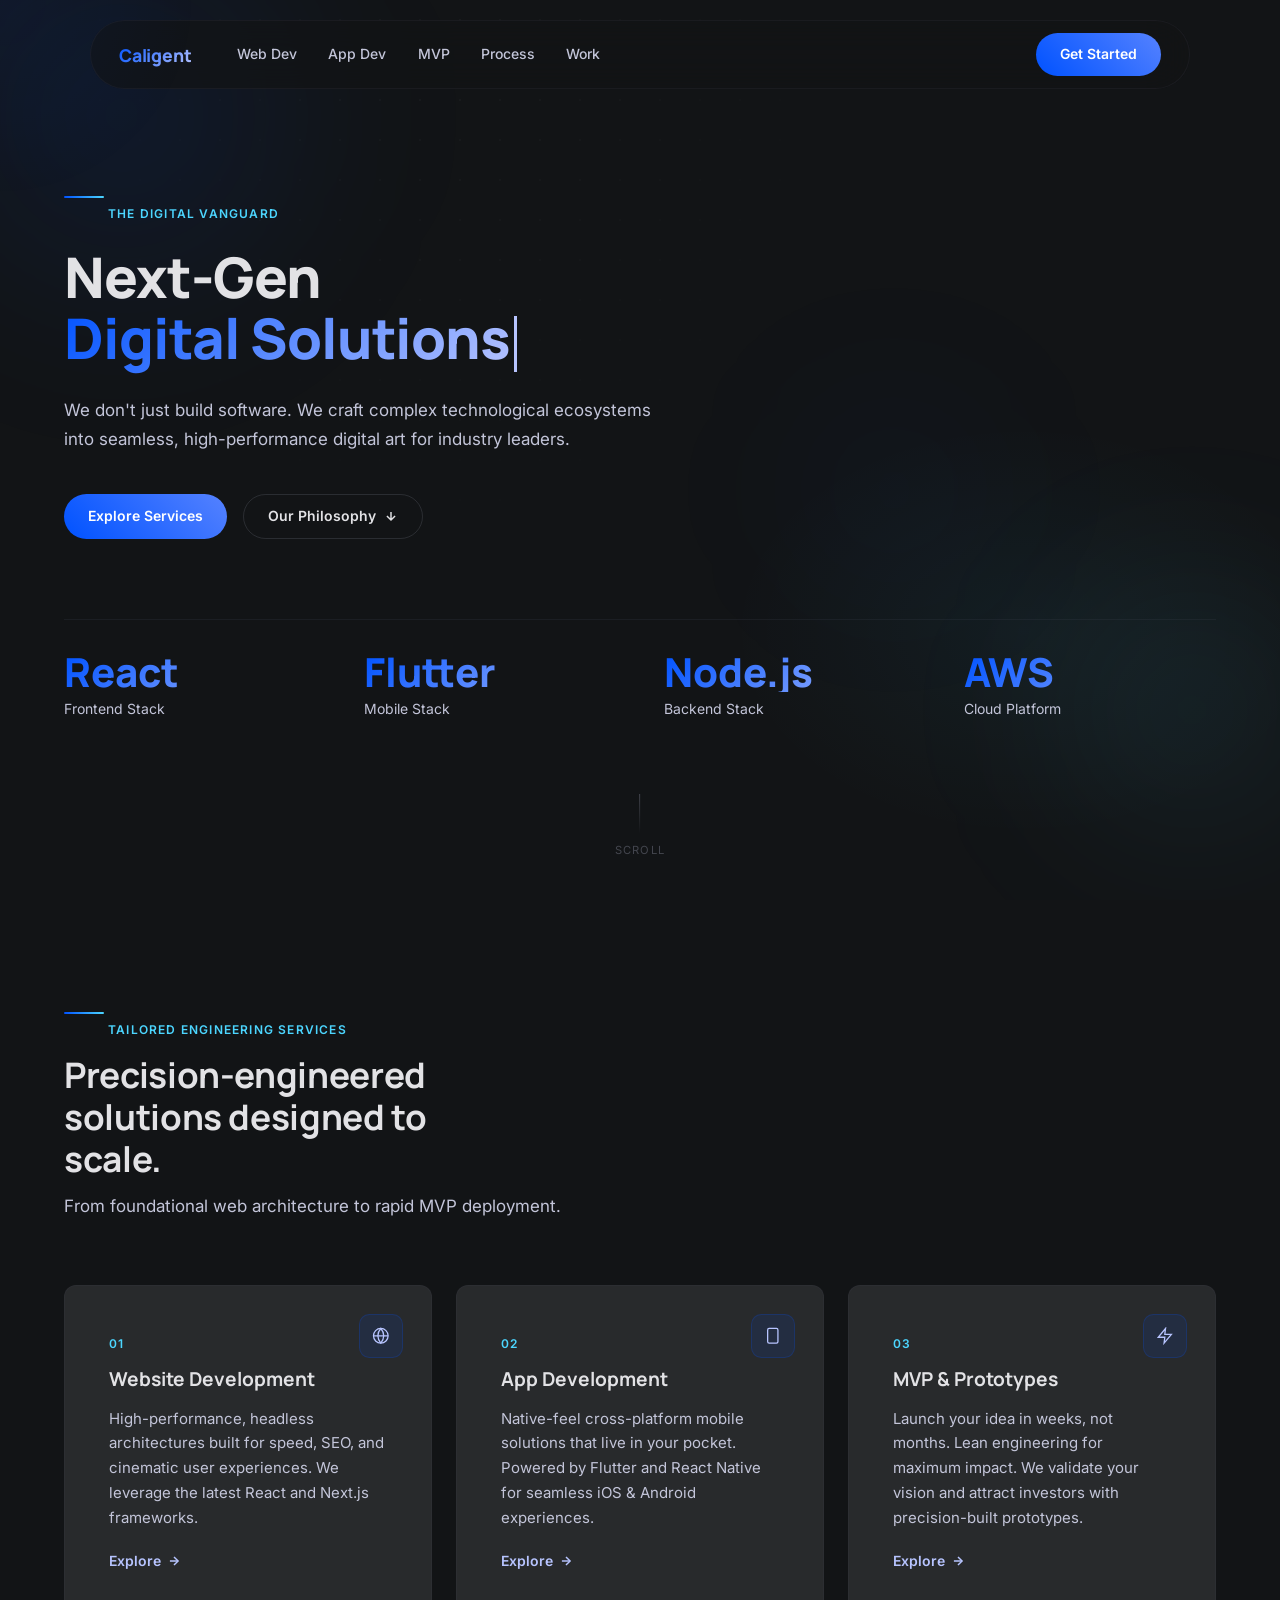
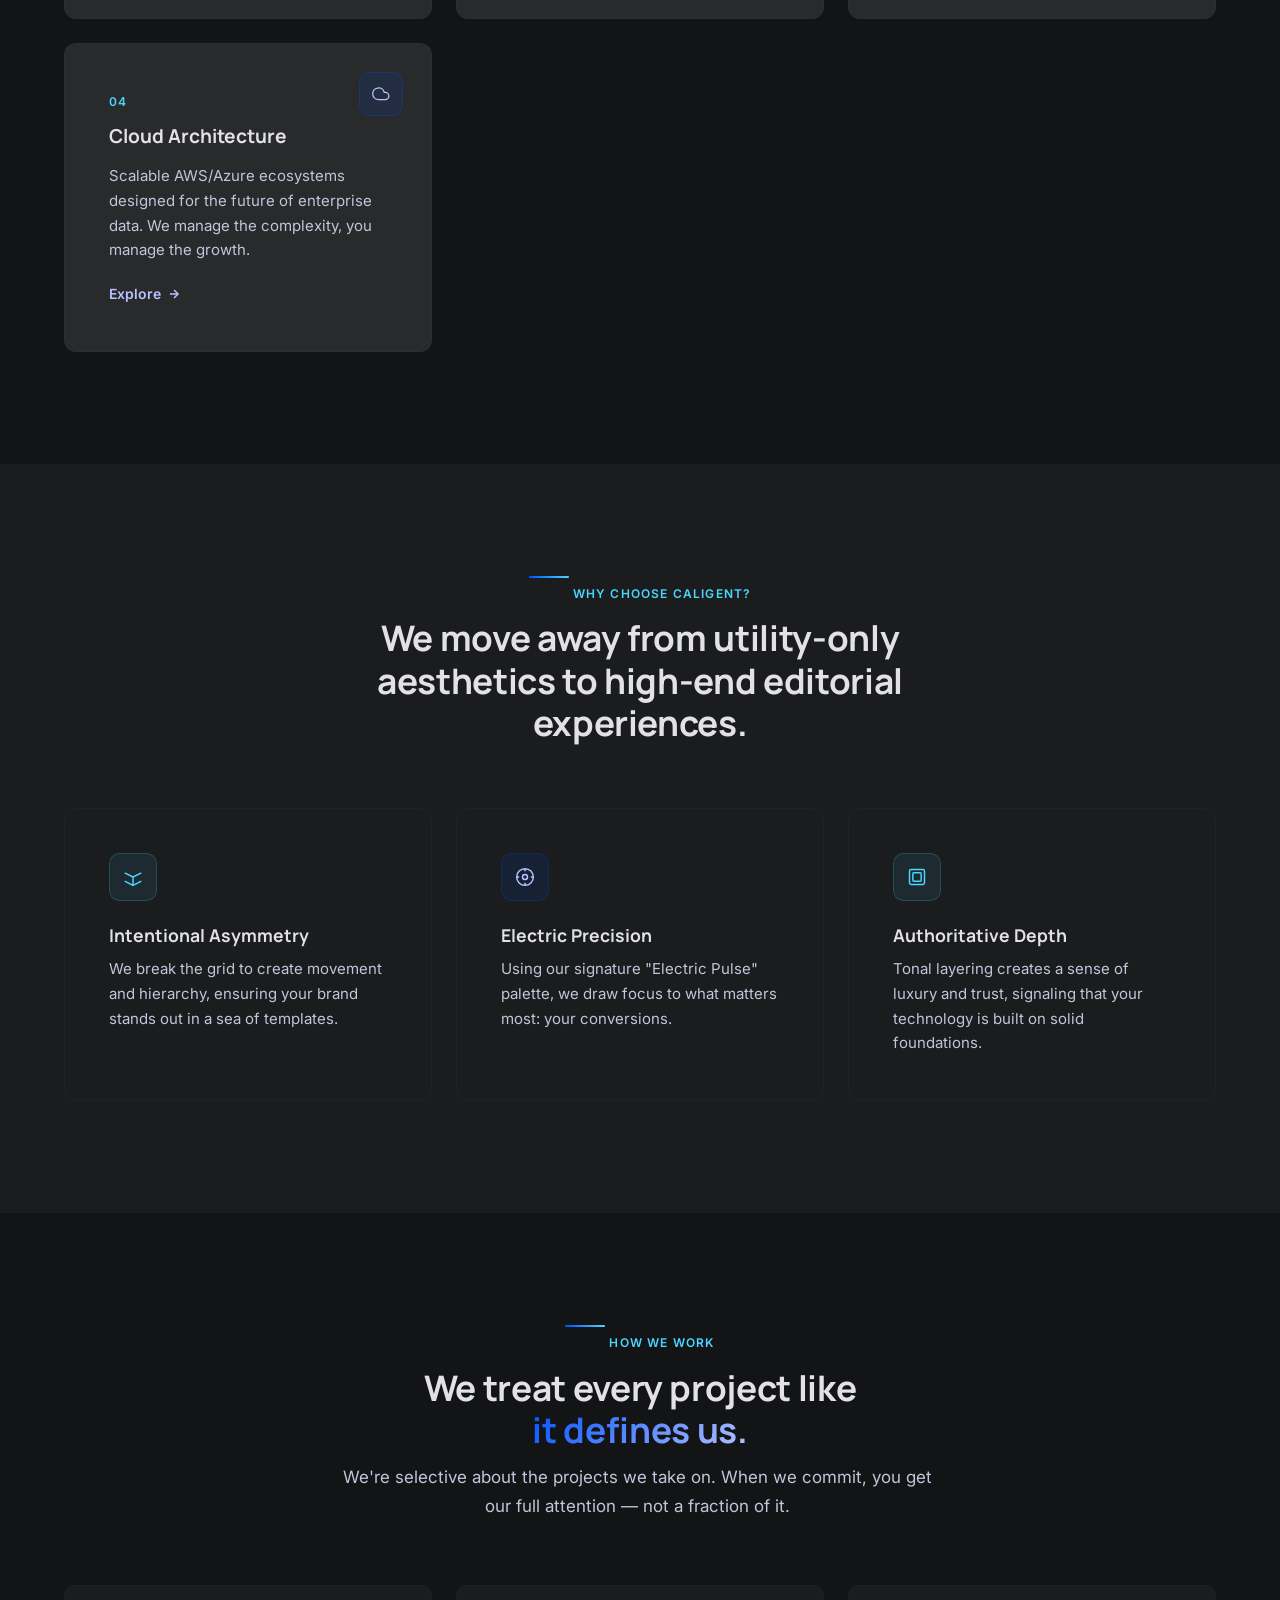
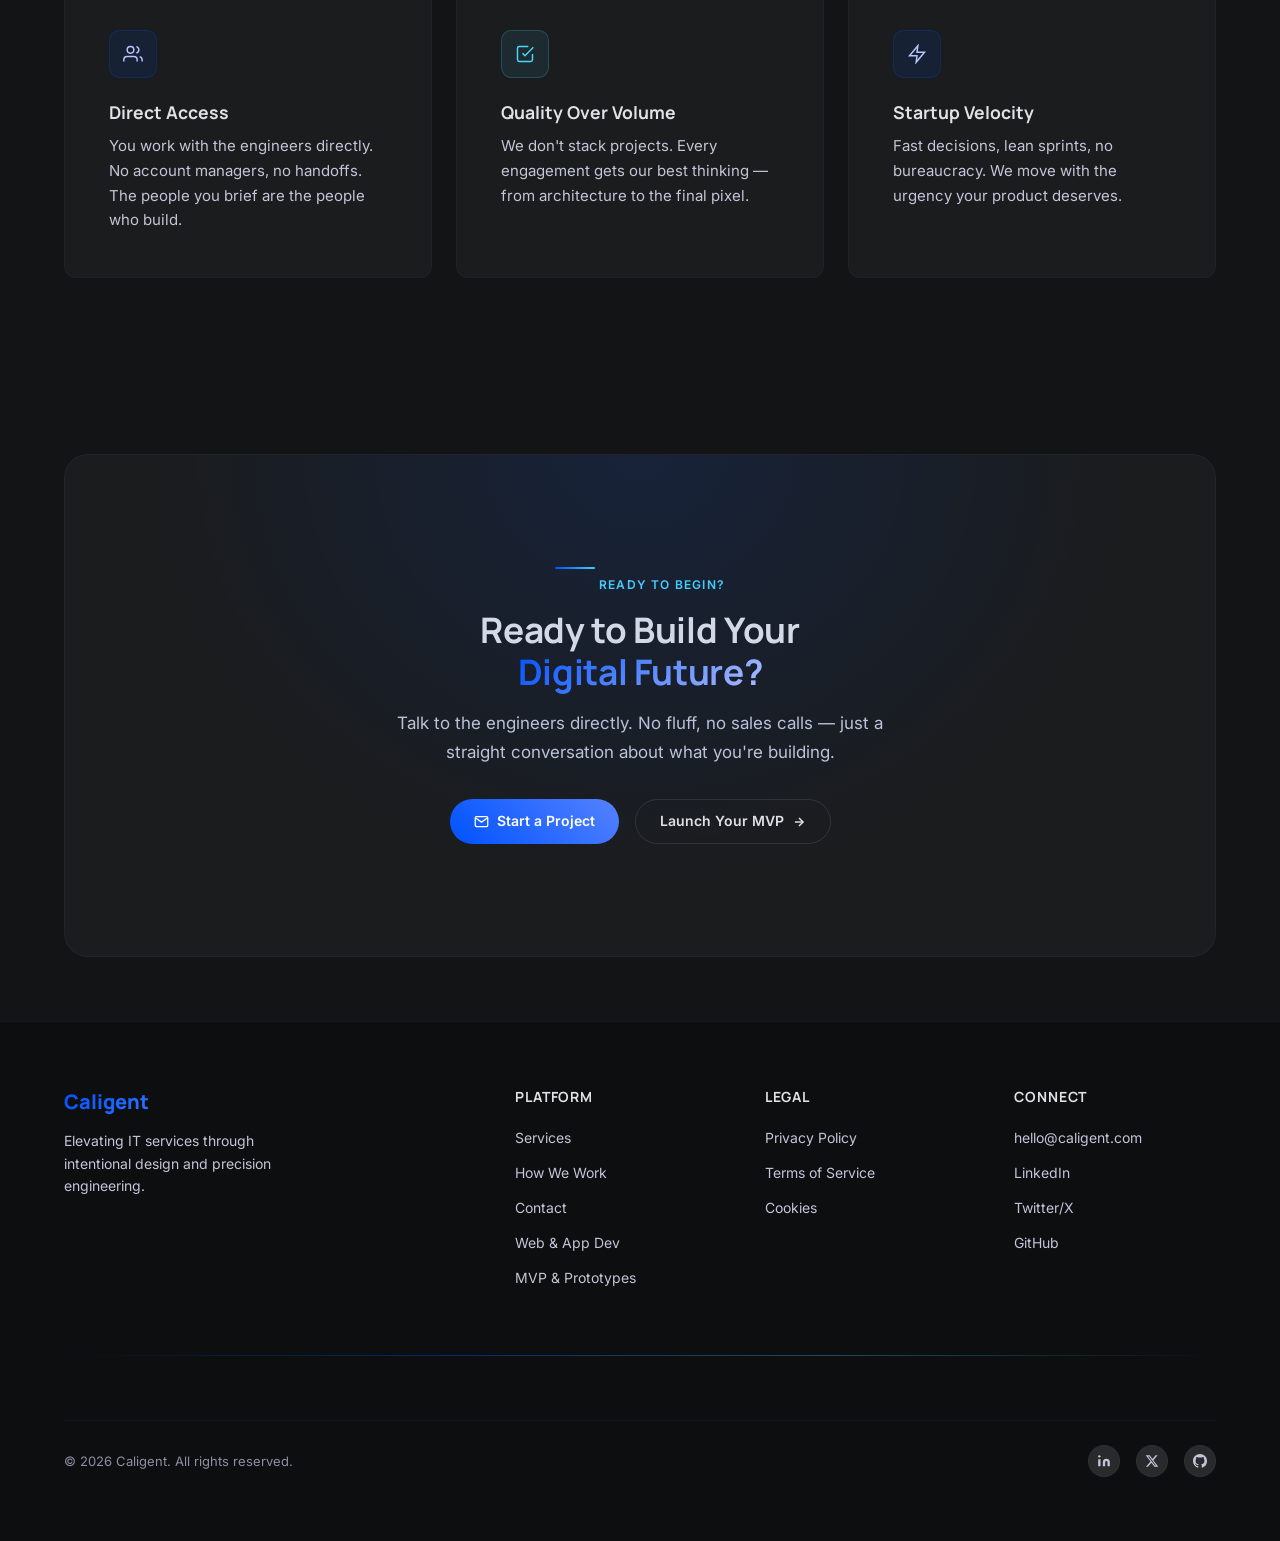
==== index.html @ e4f583ec "Initial commit" ====
<!DOCTYPE html>
<html lang="en">

<head>
  <meta charset="UTF-8" />
  <meta name="viewport" content="width=device-width, initial-scale=1.0" />
  <title>Caligent | Next-Gen Digital Solutions</title>
  <meta name="description"
    content="Caligent — We don't just build software. We craft complex technological ecosystems into seamless, high-performance digital art for industry leaders." />
  <link rel="stylesheet" href="styles.css" />
</head>

<body>

  <!-- Cursor Glow -->
  <div class="cursor-glow" id="cursor-glow"></div>

  <!-- ── Navigation ───────────────────────────────────── -->
  <nav class="nav" id="nav" role="navigation" aria-label="Main navigation">
    <a href="index.html" class="nav__logo">Caligent</a>
    <ul class="nav__links">
      <li><a href="web-app-dev.html">Web Dev</a></li>
      <li><a href="web-app-dev.html">App Dev</a></li>
      <li><a href="mvp-prototypes.html">MVP</a></li>
      <li><a href="web-app-dev.html#process">Process</a></li>
      <li><a href="#work">Work</a></li>
    </ul>
    <div class="nav__cta">
      <a href="#contact" class="btn-primary" id="nav-cta">Get Started</a>
    </div>
    <button class="nav__hamburger" id="hamburger" aria-label="Open menu">
      <span></span><span></span><span></span>
    </button>
  </nav>

  <!-- Mobile Menu -->
  <div class="nav__mobile" id="mobile-menu" role="dialog" aria-label="Mobile menu">
    <button class="nav__mobile-close" id="mobile-close" aria-label="Close menu">
      <svg width="24" height="24" viewBox="0 0 24 24" fill="none" stroke="currentColor" stroke-width="2">
        <line x1="18" y1="6" x2="6" y2="18" />
        <line x1="6" y1="6" x2="18" y2="18" />
      </svg>
    </button>
    <a href="web-app-dev.html">Web Dev</a>
    <a href="web-app-dev.html">App Dev</a>
    <a href="mvp-prototypes.html">MVP</a>
    <a href="web-app-dev.html#process">Process</a>
    <a href="#work">Work</a>
    <a href="#contact" class="btn-primary" style="margin-top:1rem;">Get Started</a>
  </div>

  <!-- ── Hero ─────────────────────────────────────────── -->
  <section class="hero" id="home">
    <!-- Floating orbs -->
    <div class="orb orb-1"></div>
    <div class="orb orb-2"></div>
    <div class="orb orb-3"></div>

    <div class="container">
      <div class="hero__kicker fade-up">
        <div class="section-accent"></div>
        <span class="label-md">The Digital Vanguard</span>
      </div>
      <h1 class="display-lg hero__title fade-up stagger-1">
        Next-Gen<br />
        <span class="gradient-text" id="typed-headline">Digital Solutions</span>
      </h1>
      <p class="body-lg hero__body fade-up stagger-2">
        We don't just build software. We craft complex technological ecosystems into seamless, high-performance digital
        art for industry leaders.
      </p>
      <div class="hero__actions fade-up stagger-3">
        <a href="#services" class="btn-primary" id="hero-cta-primary">Explore Services</a>
        <a href="#why-us" class="btn-secondary" id="hero-cta-secondary">Our Philosophy
          <svg width="14" height="14" viewBox="0 0 24 24" fill="none" stroke="currentColor" stroke-width="2.5">
            <path d="M12 5v14M19 12l-7 7-7-7" />
          </svg>
        </a>
      </div>

      <div class="divider" style="margin-top: 5rem; margin-bottom: 2rem;"></div>
      <div class="stats-row fade-up stagger-4">
        <div class="stat">
          <div class="stat__value">React</div>
          <div class="stat__label">Frontend Stack</div>
        </div>
        <div class="stat">
          <div class="stat__value">Flutter</div>
          <div class="stat__label">Mobile Stack</div>
        </div>
        <div class="stat">
          <div class="stat__value">Node.js</div>
          <div class="stat__label">Backend Stack</div>
        </div>
        <div class="stat">
          <div class="stat__value">AWS</div>
          <div class="stat__label">Cloud Platform</div>
        </div>
      </div>
    </div>
    <div class="hero__scroll-indicator">
      <div class="hero__scroll-line"></div>
      <span>Scroll</span>
    </div>
  </section>

  <!-- ── Services ──────────────────────────────────────── -->
  <section class="section" id="services">
    <div class="container">
      <div class="section-header">
        <div class="section-accent fade-up"></div>
        <span class="label-md fade-up">Tailored Engineering Services</span>
        <h2 class="headline-lg fade-up stagger-1" style="margin-top:0.75rem; max-width: 20ch;">
          Precision-engineered solutions designed to scale.
        </h2>
        <p class="body-lg fade-up stagger-2" style="max-width: 55ch; margin-top: 0.75rem;">
          From foundational web architecture to rapid MVP deployment.
        </p>
      </div>

      <div class="grid-2">
        <!-- Card 1 -->
        <div class="card fade-up stagger-1" id="service-web">
          <div class="card__icon">
            <svg viewBox="0 0 24 24" fill="none" stroke="currentColor">
              <circle cx="12" cy="12" r="10" />
              <line x1="2" y1="12" x2="22" y2="12" />
              <path d="M12 2a15.3 15.3 0 014 10 15.3 15.3 0 01-4 10 15.3 15.3 0 01-4-10 15.3 15.3 0 014-10z" />
            </svg>
          </div>
          <div class="card__label"><span class="label-md">01</span></div>
          <div class="card__title">Website Development</div>
          <p class="card__body">High-performance, headless architectures built for speed, SEO, and cinematic user
            experiences. We leverage the latest React and Next.js frameworks.</p>
          <a href="web-app-dev.html" class="card__link">Explore
            <svg width="14" height="14" viewBox="0 0 24 24" fill="none" stroke="currentColor" stroke-width="2.5">
              <line x1="5" y1="12" x2="19" y2="12" />
              <polyline points="12 5 19 12 12 19" />
            </svg>
          </a>
        </div>
        <!-- Card 2 -->
        <div class="card fade-up stagger-2" id="service-app">
          <div class="card__icon">
            <svg viewBox="0 0 24 24" fill="none" stroke="currentColor">
              <rect x="5" y="2" width="14" height="20" rx="2" ry="2" />
              <line x1="12" y1="18" x2="12.01" y2="18" />
            </svg>
          </div>
          <div class="card__label"><span class="label-md">02</span></div>
          <div class="card__title">App Development</div>
          <p class="card__body">Native-feel cross-platform mobile solutions that live in your pocket. Powered by Flutter
            and React Native for seamless iOS &amp; Android experiences.</p>
          <a href="web-app-dev.html" class="card__link">Explore
            <svg width="14" height="14" viewBox="0 0 24 24" fill="none" stroke="currentColor" stroke-width="2.5">
              <line x1="5" y1="12" x2="19" y2="12" />
              <polyline points="12 5 19 12 12 19" />
            </svg>
          </a>
        </div>
        <!-- Card 3 -->
        <div class="card fade-up stagger-3" id="service-mvp">
          <div class="card__icon">
            <svg viewBox="0 0 24 24" fill="none" stroke="currentColor">
              <polygon points="13 2 3 14 12 14 11 22 21 10 12 10 13 2" />
            </svg>
          </div>
          <div class="card__label"><span class="label-md">03</span></div>
          <div class="card__title">MVP &amp; Prototypes</div>
          <p class="card__body">Launch your idea in weeks, not months. Lean engineering for maximum impact. We validate
            your vision and attract investors with precision-built prototypes.</p>
          <a href="mvp-prototypes.html" class="card__link">Explore
            <svg width="14" height="14" viewBox="0 0 24 24" fill="none" stroke="currentColor" stroke-width="2.5">
              <line x1="5" y1="12" x2="19" y2="12" />
              <polyline points="12 5 19 12 12 19" />
            </svg>
          </a>
        </div>
        <!-- Card 4 -->
        <div class="card fade-up stagger-4" id="service-cloud">
          <div class="card__icon">
            <svg viewBox="0 0 24 24" fill="none" stroke="currentColor">
              <path d="M18 10h-1.26A8 8 0 109 20h9a5 5 0 000-10z" />
            </svg>
          </div>
          <div class="card__label"><span class="label-md">04</span></div>
          <div class="card__title">Cloud Architecture</div>
          <p class="card__body">Scalable AWS/Azure ecosystems designed for the future of enterprise data. We manage the
            complexity, you manage the growth.</p>
          <a href="web-app-dev.html" class="card__link">Explore
            <svg width="14" height="14" viewBox="0 0 24 24" fill="none" stroke="currentColor" stroke-width="2.5">
              <line x1="5" y1="12" x2="19" y2="12" />
              <polyline points="12 5 19 12 12 19" />
            </svg>
          </a>
        </div>
      </div>
    </div>
  </section>

  <!-- ── Why Us ─────────────────────────────────────────── -->
  <section class="section" id="why-us" style="background: var(--surface-low);">
    <div class="container">
      <div class="section-header--center fade-up">
        <div class="section-accent" style="margin-inline: auto;"></div>
        <span class="label-md">Why Choose Caligent?</span>
        <h2 class="headline-lg" style="margin-top: 0.75rem;">
          We move away from utility-only aesthetics to high-end editorial experiences.
        </h2>
      </div>

      <div class="grid-3">
        <div class="feature-block fade-up stagger-1" id="why-asymmetry">
          <div class="icon-wrap icon-wrap--cyan">
            <svg viewBox="0 0 24 24" fill="none" stroke="currentColor">
              <path d="M12 22V12m0 0L2 7m10 5l10-5M2 17l10 5 10-5M2 7l10 5 10-5" />
            </svg>
          </div>
          <div class="feature-block__title">Intentional Asymmetry</div>
          <p class="feature-block__body">We break the grid to create movement and hierarchy, ensuring your brand stands
            out in a sea of templates.</p>
        </div>
        <div class="feature-block fade-up stagger-2" id="why-precision">
          <div class="icon-wrap">
            <svg viewBox="0 0 24 24" fill="none" stroke="currentColor">
              <circle cx="12" cy="12" r="3" />
              <circle cx="12" cy="12" r="10" />
              <line x1="12" y1="2" x2="12" y2="5" />
              <line x1="12" y1="19" x2="12" y2="22" />
              <line x1="2" y1="12" x2="5" y2="12" />
              <line x1="19" y1="12" x2="22" y2="12" />
            </svg>
          </div>
          <div class="feature-block__title">Electric Precision</div>
          <p class="feature-block__body">Using our signature "Electric Pulse" palette, we draw focus to what matters
            most: your conversions.</p>
        </div>
        <div class="feature-block fade-up stagger-3" id="why-depth">
          <div class="icon-wrap icon-wrap--cyan">
            <svg viewBox="0 0 24 24" fill="none" stroke="currentColor">
              <rect x="3" y="3" width="18" height="18" rx="2" />
              <rect x="7" y="7" width="10" height="10" rx="1" />
            </svg>
          </div>
          <div class="feature-block__title">Authoritative Depth</div>
          <p class="feature-block__body">Tonal layering creates a sense of luxury and trust, signaling that your
            technology is built on solid foundations.</p>
        </div>
      </div>
    </div>
  </section>

  <!-- ── How We Work ──────────────────────────────────────── -->
  <section class="section" id="work">
    <div class="container">
      <div class="section-header--center fade-up">
        <div class="section-accent" style="margin-inline: auto;"></div>
        <span class="label-md">How We Work</span>
        <h2 class="headline-lg" style="margin-top: 0.75rem;">We treat every project like<br /><span
            class="gradient-text">it defines us.</span></h2>
        <p class="body-lg" style="margin-top: 0.75rem; max-width: 54ch;">
          We're selective about the projects we take on. When we commit, you get our full attention — not a fraction of
          it.
        </p>
      </div>

      <div class="grid-3">
        <div class="feature-block fade-up stagger-1" id="how-direct">
          <div class="icon-wrap">
            <svg viewBox="0 0 24 24" fill="none" stroke="currentColor">
              <path d="M17 21v-2a4 4 0 00-4-4H5a4 4 0 00-4 4v2" />
              <circle cx="9" cy="7" r="4" />
              <path d="M23 21v-2a4 4 0 00-3-3.87M16 3.13a4 4 0 010 7.75" />
            </svg>
          </div>
          <div class="feature-block__title">Direct Access</div>
          <p class="feature-block__body">You work with the engineers directly. No account managers, no handoffs. The
            people you brief are the people who build.</p>
        </div>
        <div class="feature-block fade-up stagger-2" id="how-quality">
          <div class="icon-wrap icon-wrap--cyan">
            <svg viewBox="0 0 24 24" fill="none" stroke="currentColor">
              <polyline points="9 11 12 14 22 4" />
              <path d="M21 12v7a2 2 0 01-2 2H5a2 2 0 01-2-2V5a2 2 0 012-2h11" />
            </svg>
          </div>
          <div class="feature-block__title">Quality Over Volume</div>
          <p class="feature-block__body">We don't stack projects. Every engagement gets our best thinking — from
            architecture to the final pixel.</p>
        </div>
        <div class="feature-block fade-up stagger-3" id="how-speed">
          <div class="icon-wrap">
            <svg viewBox="0 0 24 24" fill="none" stroke="currentColor">
              <polygon points="13 2 3 14 12 14 11 22 21 10 12 10 13 2" />
            </svg>
          </div>
          <div class="feature-block__title">Startup Velocity</div>
          <p class="feature-block__body">Fast decisions, lean sprints, no bureaucracy. We move with the urgency your
            product deserves.</p>
        </div>
      </div>
    </div>
  </section>

  <!-- ── CTA ───────────────────────────────────────────── -->
  <section class="section-sm" id="contact">
    <div class="container">
      <div class="cta-section fade-up">
        <div class="section-accent" style="margin-inline: auto;"></div>
        <span class="label-md">Ready to Begin?</span>
        <h2 class="headline-lg cta-section__title" style="margin-top: 0.75rem;">
          Ready to Build Your<br /><span class="gradient-text">Digital Future?</span>
        </h2>
        <p class="body-lg cta-section__body">
          Talk to the engineers directly. No fluff, no sales calls — just a straight conversation about what you're
          building.
        </p>
        <div class="cta-section__actions">
          <a href="mailto:hello@caligent.com" class="btn-primary" id="cta-email">
            <svg width="15" height="15" viewBox="0 0 24 24" fill="none" stroke="currentColor" stroke-width="2">
              <path d="M4 4h16c1.1 0 2 .9 2 2v12c0 1.1-.9 2-2 2H4c-1.1 0-2-.9-2-2V6c0-1.1.9-2 2-2z" />
              <polyline points="22,6 12,13 2,6" />
            </svg>
            Start a Project
          </a>
          <a href="mvp-prototypes.html" class="btn-secondary" id="cta-mvp">Launch Your MVP
            <svg width="14" height="14" viewBox="0 0 24 24" fill="none" stroke="currentColor" stroke-width="2.5">
              <line x1="5" y1="12" x2="19" y2="12" />
              <polyline points="12 5 19 12 12 19" />
            </svg>
          </a>
        </div>
      </div>
    </div>
  </section>

  <!-- ── Footer ────────────────────────────────────────── -->
  <footer class="footer" role="contentinfo">
    <div class="container">
      <div class="footer__inner">
        <div class="footer__brand">
          <div class="footer__brand-logo">Caligent</div>
          <p class="footer__brand-desc">Elevating IT services through intentional design and precision engineering.</p>
        </div>
        <div>
          <div class="footer__col-title">Platform</div>
          <ul class="footer__links">
            <li><a href="#services">Services</a></li>
            <li><a href="#work">How We Work</a></li>
            <li><a href="#contact">Contact</a></li>
            <li><a href="web-app-dev.html">Web &amp; App Dev</a></li>
            <li><a href="mvp-prototypes.html">MVP &amp; Prototypes</a></li>
          </ul>
        </div>
        <div>
          <div class="footer__col-title">Legal</div>
          <ul class="footer__links">
            <li><a href="#">Privacy Policy</a></li>
            <li><a href="#">Terms of Service</a></li>
            <li><a href="#">Cookies</a></li>
          </ul>
        </div>
        <div>
          <div class="footer__col-title">Connect</div>
          <ul class="footer__links">
            <li><a href="mailto:hello@caligent.com">hello@caligent.com</a></li>
            <li><a href="#">LinkedIn</a></li>
            <li><a href="#">Twitter/X</a></li>
            <li><a href="#">GitHub</a></li>
          </ul>
        </div>
      </div>
      <hr class="glow-line" style="margin-top: var(--space-xl);" />
      <div class="footer__bottom">
        <div class="footer__copy">© 2026 Caligent. All rights reserved.</div>
        <div class="footer__socials">
          <a href="#" class="footer__social-icon" aria-label="LinkedIn">
            <svg width="14" height="14" viewBox="0 0 24 24" fill="currentColor">
              <path d="M16 8a6 6 0 016 6v7h-4v-7a2 2 0 00-2-2 2 2 0 00-2 2v7h-4v-7a6 6 0 016-6zM2 9h4v12H2z" />
              <circle cx="4" cy="4" r="2" />
            </svg>
          </a>
          <a href="#" class="footer__social-icon" aria-label="Twitter">
            <svg width="14" height="14" viewBox="0 0 24 24" fill="currentColor">
              <path
                d="M18.244 2.25h3.308l-7.227 8.26 8.502 11.24H16.17l-5.214-6.817L4.99 21.75H1.68l7.73-8.835L1.254 2.25H8.08l4.713 6.231zm-1.161 17.52h1.833L7.084 4.126H5.117z" />
            </svg>
          </a>
          <a href="#" class="footer__social-icon" aria-label="GitHub">
            <svg width="14" height="14" viewBox="0 0 24 24" fill="currentColor">
              <path
                d="M12 0C5.37 0 0 5.37 0 12c0 5.31 3.435 9.795 8.205 11.385.6.105.825-.255.825-.57 0-.285-.015-1.23-.015-2.235-3.015.555-3.795-.735-4.035-1.41-.135-.345-.72-1.41-1.23-1.695-.42-.225-1.02-.78-.015-.795.945-.015 1.62.87 1.845 1.23 1.08 1.815 2.805 1.305 3.495.99.105-.78.42-1.305.765-1.605-2.67-.3-5.46-1.335-5.46-5.925 0-1.305.465-2.385 1.23-3.225-.12-.3-.54-1.53.12-3.18 0 0 1.005-.315 3.3 1.23.96-.27 1.98-.405 3-.405s2.04.135 3 .405c2.295-1.56 3.3-1.23 3.3-1.23.66 1.65.24 2.88.12 3.18.765.84 1.23 1.905 1.23 3.225 0 4.605-2.805 5.625-5.475 5.925.435.375.81 1.095.81 2.22 0 1.605-.015 2.895-.015 3.3 0 .315.225.69.825.57A12.02 12.02 0 0024 12c0-6.63-5.37-12-12-12z" />
            </svg>
          </a>
        </div>
      </div>
    </div>
  </footer>

  <script src="script.js"></script>
</body>

</html>
---- styles.css ----
/* ============================================================
   CURATOR IT — Design System
   The Architectural Pulse
   ============================================================ */

@import url('https://fonts.googleapis.com/css2?family=Manrope:wght@400;500;600;700;800&family=Inter:wght@300;400;500;600&display=swap');

/* ── Color Tokens ────────────────────────────────────────── */
:root {
  --bg: #121416;
  --surface: #121416;
  --surface-low: #1a1c1e;
  --surface-container: #1e2022;
  --surface-high: #282a2c;
  --surface-highest: #333537;
  --surface-lowest: #0c0e10;
  --surface-variant: #333537;

  --primary: #b7c4ff;
  --primary-container: #0052FF;
  --on-primary: #002682;
  --on-primary-fixed: #001452;

  --tertiary: #4cd6ff;
  --tertiary-container: #006f89;

  --on-surface: #e2e2e5;
  --on-surface-variant: #c3c5d9;

  --outline: #8d90a2;
  --outline-variant: #434656;

  --error: #ffb4ab;

  /* Typography */
  --font-display: 'Manrope', sans-serif;
  --font-body: 'Inter', sans-serif;

  /* Spacing */
  --space-xs: 0.5rem;
  --space-sm: 1rem;
  --space-md: 1.75rem;
  --space-lg: 2.75rem;
  --space-xl: 4rem;
  --space-2xl: 7rem;

  /* Radius */
  --radius-sm: 0.375rem;
  --radius-md: 0.75rem;
  --radius-full: 9999px;
}

/* ── Reset & Base ─────────────────────────────────────────── */
*,
*::before,
*::after {
  box-sizing: border-box;
  margin: 0;
  padding: 0;
}

html {
  scroll-behavior: smooth;
}

body {
  background-color: var(--bg);
  color: var(--on-surface);
  font-family: var(--font-body);
  font-size: 1rem;
  line-height: 1.6;
  overflow-x: hidden;
  -webkit-font-smoothing: antialiased;
}

a {
  color: inherit;
  text-decoration: none;
}

img {
  display: block;
  max-width: 100%;
}

/* ── Typography ───────────────────────────────────────────── */
.display-lg {
  font-family: var(--font-display);
  font-size: clamp(2.4rem, 5vw, 3.5rem);
  font-weight: 800;
  line-height: 1.1;
  letter-spacing: -0.02em;
}

.headline-lg {
  font-family: var(--font-display);
  font-size: clamp(1.5rem, 3vw, 2.2rem);
  font-weight: 700;
  letter-spacing: -0.01em;
  line-height: 1.2;
}

.headline-md {
  font-family: var(--font-display);
  font-size: 1.25rem;
  font-weight: 600;
}

.body-lg {
  font-family: var(--font-body);
  font-size: 1.0625rem;
  font-weight: 400;
  line-height: 1.7;
  color: var(--on-surface-variant);
}

.label-md {
  font-family: var(--font-body);
  font-size: 0.75rem;
  font-weight: 600;
  letter-spacing: 0.1em;
  text-transform: uppercase;
  color: var(--tertiary);
}

/* ── Gradient Utility ─────────────────────────────────────── */
.gradient-text {
  background: linear-gradient(135deg, var(--primary-container), var(--primary));
  -webkit-background-clip: text;
  -webkit-text-fill-color: transparent;
  background-clip: text;
}

/* ── Navigation ───────────────────────────────────────────── */
.nav {
  position: fixed;
  top: 1.25rem;
  left: 50%;
  transform: translateX(-50%);
  z-index: 1000;
  width: min(calc(100% - 2rem), 1100px);
  background: rgba(18, 20, 22, 0.72);
  backdrop-filter: blur(24px);
  -webkit-backdrop-filter: blur(24px);
  border: 1px solid rgba(67, 70, 86, 0.18);
  border-radius: var(--radius-full);
  padding: 0.75rem 1.75rem;
  display: flex;
  align-items: center;
  gap: 2rem;
  transition: all 0.3s ease;
}

.nav.scrolled {
  background: rgba(12, 14, 16, 0.88);
  top: 0.75rem;
}

.nav__logo {
  font-family: var(--font-display);
  font-weight: 800;
  font-size: 1.1rem;
  letter-spacing: -0.01em;
  background: linear-gradient(135deg, var(--primary-container), var(--primary));
  -webkit-background-clip: text;
  -webkit-text-fill-color: transparent;
  background-clip: text;
  white-space: nowrap;
  flex-shrink: 0;
}

.nav__links {
  display: flex;
  align-items: center;
  gap: 0.25rem;
  list-style: none;
  flex: 1;
}

.nav__links a {
  font-family: var(--font-body);
  font-size: 0.875rem;
  font-weight: 500;
  color: var(--on-surface-variant);
  padding: 0.4rem 0.85rem;
  border-radius: var(--radius-full);
  transition: color 0.2s, background 0.2s;
  white-space: nowrap;
}

.nav__links a:hover,
.nav__links a.active {
  color: var(--on-surface);
  background: rgba(255, 255, 255, 0.06);
}

.nav__cta {
  margin-left: auto;
  flex-shrink: 0;
}

.btn-primary {
  display: inline-flex;
  align-items: center;
  gap: 0.5rem;
  background: linear-gradient(45deg, var(--primary-container), #5582ff);
  color: #fff;
  font-family: var(--font-body);
  font-size: 0.875rem;
  font-weight: 600;
  padding: 0.65rem 1.5rem;
  border-radius: var(--radius-full);
  border: none;
  cursor: pointer;
  transition: transform 0.2s, box-shadow 0.2s;
  white-space: nowrap;
}

.btn-primary:hover {
  transform: scale(1.03);
  box-shadow: 0 20px 40px rgba(0, 82, 255, 0.3);
}

.btn-secondary {
  display: inline-flex;
  align-items: center;
  gap: 0.5rem;
  background: transparent;
  color: var(--on-surface);
  font-family: var(--font-body);
  font-size: 0.875rem;
  font-weight: 600;
  padding: 0.65rem 1.5rem;
  border-radius: var(--radius-full);
  border: 1px solid rgba(141, 144, 162, 0.2);
  cursor: pointer;
  transition: border-color 0.2s, background 0.2s;
  white-space: nowrap;
}

.btn-secondary:hover {
  border-color: rgba(141, 144, 162, 0.45);
  background: rgba(255, 255, 255, 0.04);
}

/* Hamburger */
.nav__hamburger {
  display: none;
  flex-direction: column;
  gap: 5px;
  cursor: pointer;
  margin-left: auto;
  padding: 4px;
}

.nav__hamburger span {
  display: block;
  width: 22px;
  height: 2px;
  background: var(--on-surface);
  border-radius: 2px;
  transition: all 0.3s;
}

.nav__mobile {
  display: none;
  position: fixed;
  top: 0;
  left: 0;
  right: 0;
  bottom: 0;
  background: rgba(12, 14, 16, 0.97);
  backdrop-filter: blur(24px);
  z-index: 999;
  flex-direction: column;
  align-items: center;
  justify-content: center;
  gap: 2rem;
}

.nav__mobile.open {
  display: flex;
}

.nav__mobile a {
  font-family: var(--font-display);
  font-size: 1.75rem;
  font-weight: 700;
  color: var(--on-surface);
  transition: color 0.2s;
}

.nav__mobile a:hover {
  color: var(--tertiary);
}

.nav__mobile-close {
  position: absolute;
  top: 1.5rem;
  right: 1.5rem;
  background: none;
  border: none;
  color: var(--on-surface);
  font-size: 2rem;
  cursor: pointer;
}

/* ── Layout Helpers ───────────────────────────────────────── */
.container {
  width: min(100%, 1200px);
  margin-inline: auto;
  padding-inline: 1.5rem;
}

.section {
  padding-block: var(--space-2xl);
}

.section-sm {
  padding-block: var(--space-xl);
}

/* ── Hero ─────────────────────────────────────────────────── */
.hero {
  min-height: 100vh;
  display: flex;
  align-items: center;
  position: relative;
  overflow: hidden;
  padding-top: 8rem;
  padding-bottom: var(--space-2xl);
}

.hero::before {
  content: '';
  position: absolute;
  top: -10%;
  left: -10%;
  width: 70%;
  height: 70%;
  background: radial-gradient(ellipse at center, rgba(0, 82, 255, 0.08) 0%, transparent 65%);
  pointer-events: none;
}

.hero::after {
  content: '';
  position: absolute;
  bottom: 5%;
  right: -5%;
  width: 50%;
  height: 50%;
  background: radial-gradient(ellipse at center, rgba(76, 214, 255, 0.05) 0%, transparent 65%);
  pointer-events: none;
}

.hero__kicker {
  margin-bottom: 1.25rem;
}

.hero__title {
  margin-bottom: 1.5rem;
  max-width: 14ch;
}

.hero__body {
  margin-bottom: 2.5rem;
  max-width: 55ch;
}

.hero__actions {
  display: flex;
  gap: 1rem;
  flex-wrap: wrap;
}

.hero__scroll-indicator {
  position: absolute;
  bottom: 2.5rem;
  left: 50%;
  transform: translateX(-50%);
  display: flex;
  flex-direction: column;
  align-items: center;
  gap: 0.5rem;
  opacity: 0.4;
  animation: bounce 2s infinite;
}

.hero__scroll-indicator span {
  font-size: 0.7rem;
  letter-spacing: 0.1em;
  text-transform: uppercase;
  color: var(--outline);
}

.hero__scroll-line {
  width: 1px;
  height: 40px;
  background: linear-gradient(to bottom, var(--outline), transparent);
}

@keyframes bounce {

  0%,
  100% {
    transform: translateX(-50%) translateY(0);
  }

  50% {
    transform: translateX(-50%) translateY(6px);
  }
}

/* ── Cards ────────────────────────────────────────────────── */
.card {
  background: var(--surface-high);
  border-radius: var(--radius-md);
  border: 1px solid rgba(67, 70, 86, 0.15);
  padding: var(--space-lg);
  position: relative;
  overflow: hidden;
  transition: border-color 0.3s, transform 0.3s, background 0.3s;
}

.card:hover {
  border-color: rgba(141, 144, 162, 0.25);
  background: var(--surface-highest);
  transform: translateY(-4px);
}

.card__icon {
  position: absolute;
  top: var(--space-md);
  right: var(--space-md);
  width: 2.5rem;
  height: 2.5rem;
  display: flex;
  align-items: center;
  justify-content: center;
  border-radius: var(--radius-sm);
  background: rgba(76, 214, 255, 0.1);
  color: var(--tertiary);
  font-size: 1.25rem;
}

.card__label {
  margin-bottom: 0.5rem;
}

.card__title {
  font-family: var(--font-display);
  font-size: 1.2rem;
  font-weight: 700;
  margin-bottom: 0.75rem;
  color: var(--on-surface);
}

.card__body {
  font-size: 0.9375rem;
  line-height: 1.65;
  color: var(--on-surface-variant);
}

.card__link {
  display: inline-flex;
  align-items: center;
  gap: 0.35rem;
  margin-top: 1.25rem;
  font-size: 0.875rem;
  font-weight: 600;
  color: var(--primary);
  transition: gap 0.2s;
}

.card__link:hover {
  gap: 0.6rem;
}

/* ── Grid Layouts ─────────────────────────────────────────── */
.grid-2 {
  display: grid;
  grid-template-columns: repeat(auto-fit, minmax(280px, 1fr));
  gap: 1.5rem;
}

.grid-3 {
  display: grid;
  grid-template-columns: repeat(auto-fit, minmax(260px, 1fr));
  gap: 1.5rem;
}

.grid-4 {
  display: grid;
  grid-template-columns: repeat(auto-fit, minmax(240px, 1fr));
  gap: 1.25rem;
}

/* ── Section Header ───────────────────────────────────────── */
.section-header {
  margin-bottom: var(--space-xl);
}

.section-header--center {
  text-align: center;
  max-width: 60ch;
  margin-inline: auto;
  margin-bottom: var(--space-xl);
}

/* ── Feature / Why Us ─────────────────────────────────────── */
.feature-block {
  background: var(--surface-low);
  border-radius: var(--radius-md);
  padding: var(--space-lg);
  border: 1px solid rgba(67, 70, 86, 0.12);
}

.feature-block__number {
  font-family: var(--font-display);
  font-size: 3rem;
  font-weight: 800;
  color: rgba(0, 82, 255, 0.15);
  line-height: 1;
  margin-bottom: 0.75rem;
}

.feature-block__title {
  font-family: var(--font-display);
  font-size: 1.1rem;
  font-weight: 700;
  margin-bottom: 0.5rem;
}

.feature-block__body {
  font-size: 0.9375rem;
  color: var(--on-surface-variant);
  line-height: 1.65;
}

/* ── CTA Banner ───────────────────────────────────────────── */
.cta-section {
  background: var(--surface-low);
  border-radius: 1.5rem;
  padding: var(--space-2xl) var(--space-xl);
  text-align: center;
  position: relative;
  overflow: hidden;
}

.cta-section::before {
  content: '';
  position: absolute;
  inset: 0;
  background: radial-gradient(ellipse at 50% 0%, rgba(0, 82, 255, 0.12) 0%, transparent 60%);
  pointer-events: none;
}

.cta-section__title {
  margin-bottom: 1rem;
}

.cta-section__body {
  margin-bottom: 2rem;
  max-width: 50ch;
  margin-inline: auto;
  margin-bottom: 2rem;
}

.cta-section__actions {
  display: flex;
  gap: 1rem;
  justify-content: center;
  flex-wrap: wrap;
}

/* ── Testimonials ─────────────────────────────────────────── */
.testimonial {
  background: var(--surface-container);
  border-radius: var(--radius-md);
  padding: var(--space-lg);
  border: 1px solid rgba(67, 70, 86, 0.15);
  position: relative;
}

.testimonial::before {
  content: '"';
  position: absolute;
  top: -0.5rem;
  left: 1.5rem;
  font-family: var(--font-display);
  font-size: 5rem;
  font-weight: 800;
  color: rgba(0, 82, 255, 0.2);
  line-height: 1;
}

.testimonial__text {
  font-size: 0.9375rem;
  line-height: 1.7;
  color: var(--on-surface-variant);
  font-style: italic;
  padding-top: 1rem;
}

.testimonial__author {
  margin-top: 1rem;
  font-size: 0.8125rem;
  font-weight: 600;
  color: var(--tertiary);
  letter-spacing: 0.05em;
}

/* ── Process Steps ────────────────────────────────────────── */
.process-step {
  display: flex;
  gap: 1.5rem;
  align-items: flex-start;
  padding: var(--space-md) 0;
  border-bottom: 1px solid rgba(67, 70, 86, 0.12);
}

.process-step:last-child {
  border-bottom: none;
}

.process-step__num {
  flex-shrink: 0;
  width: 2.5rem;
  height: 2.5rem;
  border-radius: 50%;
  background: linear-gradient(135deg, var(--primary-container), #5582ff);
  display: flex;
  align-items: center;
  justify-content: center;
  font-family: var(--font-display);
  font-weight: 800;
  font-size: 0.875rem;
  color: #fff;
}

.process-step__content {}

.process-step__title {
  font-family: var(--font-display);
  font-weight: 700;
  font-size: 1.05rem;
  margin-bottom: 0.35rem;
}

.process-step__body {
  font-size: 0.9375rem;
  color: var(--on-surface-variant);
}

/* ── Stats Row ────────────────────────────────────────────── */
.stats-row {
  display: flex;
  gap: 3rem;
  flex-wrap: wrap;
}

.stat {
  flex: 1;
  min-width: 120px;
}

.stat__value {
  font-family: var(--font-display);
  font-size: 2.5rem;
  font-weight: 800;
  background: linear-gradient(135deg, var(--primary-container), var(--primary));
  -webkit-background-clip: text;
  -webkit-text-fill-color: transparent;
  background-clip: text;
  line-height: 1;
  margin-bottom: 0.35rem;
}

.stat__label {
  font-size: 0.875rem;
  color: var(--on-surface-variant);
}

/* ── Tag/Badge ────────────────────────────────────────────── */
.tag {
  display: inline-flex;
  align-items: center;
  gap: 0.35rem;
  background: rgba(76, 214, 255, 0.08);
  color: var(--tertiary);
  border: 1px solid rgba(76, 214, 255, 0.2);
  border-radius: var(--radius-full);
  padding: 0.3rem 0.85rem;
  font-size: 0.8rem;
  font-weight: 600;
  letter-spacing: 0.04em;
}

/* ── Footer ───────────────────────────────────────────────── */
.footer {
  background: var(--surface-lowest);
  border-top: 1px solid rgba(67, 70, 86, 0.18);
  padding-block: var(--space-xl);
}

.footer__inner {
  display: grid;
  grid-template-columns: 2fr repeat(3, 1fr);
  gap: 3rem;
}

.footer__brand {}

.footer__brand-logo {
  font-family: var(--font-display);
  font-weight: 800;
  font-size: 1.25rem;
  background: linear-gradient(135deg, var(--primary-container), var(--primary));
  -webkit-background-clip: text;
  -webkit-text-fill-color: transparent;
  background-clip: text;
  margin-bottom: 0.75rem;
}

.footer__brand-desc {
  font-size: 0.875rem;
  color: var(--on-surface-variant);
  line-height: 1.6;
  max-width: 28ch;
}

.footer__col-title {
  font-family: var(--font-display);
  font-weight: 700;
  font-size: 0.875rem;
  letter-spacing: 0.06em;
  text-transform: uppercase;
  color: var(--on-surface);
  margin-bottom: 1rem;
}

.footer__links {
  list-style: none;
  display: flex;
  flex-direction: column;
  gap: 0.6rem;
}

.footer__links a {
  font-size: 0.875rem;
  color: var(--on-surface-variant);
  transition: color 0.2s;
}

.footer__links a:hover {
  color: var(--on-surface);
}

.footer__bottom {
  margin-top: var(--space-xl);
  padding-top: 1.5rem;
  border-top: 1px solid rgba(67, 70, 86, 0.12);
  display: flex;
  justify-content: space-between;
  align-items: center;
  flex-wrap: wrap;
  gap: 1rem;
}

.footer__copy {
  font-size: 0.8125rem;
  color: var(--outline);
}

.footer__socials {
  display: flex;
  gap: 1rem;
}

.footer__social-icon {
  width: 2rem;
  height: 2rem;
  border-radius: 50%;
  background: var(--surface-high);
  border: 1px solid rgba(67, 70, 86, 0.25);
  display: flex;
  align-items: center;
  justify-content: center;
  font-size: 0.875rem;
  color: var(--on-surface-variant);
  transition: color 0.2s, border-color 0.2s, transform 0.2s;
}

.footer__social-icon:hover {
  color: var(--primary);
  border-color: rgba(183, 196, 255, 0.4);
  transform: translateY(-2px);
}

/* ── Page Hero Variants ───────────────────────────────────── */
.page-hero {
  padding-top: 10rem;
  padding-bottom: var(--space-2xl);
  position: relative;
  overflow: hidden;
}

.page-hero::before {
  content: '';
  position: absolute;
  top: -5%;
  right: -5%;
  width: 55%;
  height: 80%;
  background: radial-gradient(ellipse at center, rgba(0, 82, 255, 0.07) 0%, transparent 65%);
  pointer-events: none;
}

/* ── Scroll Animations ────────────────────────────────────── */
.fade-up {
  opacity: 0;
  transform: translateY(28px);
  transition: opacity 0.65s ease, transform 0.65s ease;
}

.fade-up.visible {
  opacity: 1;
  transform: translateY(0);
}

.stagger-1 {
  transition-delay: 0.05s;
}

.stagger-2 {
  transition-delay: 0.12s;
}

.stagger-3 {
  transition-delay: 0.19s;
}

.stagger-4 {
  transition-delay: 0.26s;
}

.stagger-5 {
  transition-delay: 0.33s;
}

.stagger-6 {
  transition-delay: 0.4s;
}

.stagger-7 {
  transition-delay: 0.47s;
}

/* ── Divider line ─────────────────────────────────────────── */
.divider {
  height: 1px;
  background: rgba(67, 70, 86, 0.2);
  margin-block: var(--space-xl);
}

/* ── Responsive ───────────────────────────────────────────── */
@media (max-width: 900px) {
  .footer__inner {
    grid-template-columns: 1fr 1fr;
  }

  .nav__links {
    display: none;
  }

  .nav__cta {
    display: none;
  }

  .nav__hamburger {
    display: flex;
  }
}

@media (max-width: 600px) {
  .footer__inner {
    grid-template-columns: 1fr;
  }

  .cta-section {
    padding: var(--space-xl) var(--space-md);
  }

  .hero__actions {
    flex-direction: column;
  }
}

/* ── Misc ─────────────────────────────────────────────────── */
::selection {
  background: rgba(0, 82, 255, 0.35);
  color: #fff;
}

::-webkit-scrollbar {
  width: 6px;
}

::-webkit-scrollbar-track {
  background: var(--surface-lowest);
}

::-webkit-scrollbar-thumb {
  background: var(--outline-variant);
  border-radius: 3px;
}

/* ── Floating Orbs (hero background) ─────────────────────── */
.orb {
  position: absolute;
  border-radius: 50%;
  filter: blur(80px);
  pointer-events: none;
  z-index: 0;
  animation: orbFloat 8s ease-in-out infinite;
}

.orb-1 {
  width: 500px;
  height: 500px;
  background: radial-gradient(circle, rgba(0, 82, 255, 0.13) 0%, transparent 70%);
  top: -15%;
  left: -10%;
  animation-duration: 9s;
}

.orb-2 {
  width: 380px;
  height: 380px;
  background: radial-gradient(circle, rgba(76, 214, 255, 0.09) 0%, transparent 70%);
  bottom: 0;
  right: -8%;
  animation-duration: 12s;
  animation-delay: -4s;
}

.orb-3 {
  width: 260px;
  height: 260px;
  background: radial-gradient(circle, rgba(0, 82, 255, 0.07) 0%, transparent 70%);
  top: 40%;
  right: 20%;
  animation-duration: 7s;
  animation-delay: -2s;
}

@keyframes orbFloat {

  0%,
  100% {
    transform: translate(0, 0) scale(1);
  }

  33% {
    transform: translate(20px, -30px) scale(1.04);
  }

  66% {
    transform: translate(-15px, 20px) scale(0.97);
  }
}

/* Hero content above orbs */
.hero .container {
  position: relative;
  z-index: 1;
}

/* ── Grid dot pattern ─────────────────────────────────────── */
.hero::before {
  content: '';
  position: absolute;
  inset: 0;
  background-image:
    radial-gradient(circle, rgba(255, 255, 255, 0.03) 1px, transparent 1px);
  background-size: 40px 40px;
  pointer-events: none;
  z-index: 0;
  mask-image: radial-gradient(ellipse at 50% 0%, black 0%, transparent 70%);
}

/* ── Card shimmer/glow ────────────────────────────────────── */
.card {
  position: relative;
  overflow: hidden;
}

.card::after {
  content: '';
  position: absolute;
  inset: 0;
  background: linear-gradient(105deg,
      transparent 40%,
      rgba(255, 255, 255, 0.04) 50%,
      transparent 60%);
  transform: translateX(-100%);
  transition: transform 0.55s ease;
  pointer-events: none;
}

.card:hover::after {
  transform: translateX(100%);
}

.card:hover {
  border-color: rgba(0, 82, 255, 0.3);
  box-shadow: 0 0 0 1px rgba(0, 82, 255, 0.1),
    0 24px 60px rgba(0, 0, 0, 0.4),
    0 0 40px rgba(0, 82, 255, 0.08);
}

/* ── Icon wrapper ─────────────────────────────────────────── */
.icon-wrap {
  width: 3rem;
  height: 3rem;
  border-radius: 0.65rem;
  background: rgba(0, 82, 255, 0.1);
  border: 1px solid rgba(0, 82, 255, 0.2);
  display: flex;
  align-items: center;
  justify-content: center;
  color: var(--primary);
  flex-shrink: 0;
  transition: background 0.3s, box-shadow 0.3s, transform 0.3s;
}

.icon-wrap svg {
  width: 1.25rem;
  height: 1.25rem;
  stroke-width: 1.75;
}

.card:hover .icon-wrap,
.feature-block:hover .icon-wrap {
  background: rgba(0, 82, 255, 0.18);
  box-shadow: 0 0 20px rgba(0, 82, 255, 0.25);
  transform: scale(1.08) rotate(-3deg);
}

/* Cyan variant */
.icon-wrap--cyan {
  background: rgba(76, 214, 255, 0.08);
  border-color: rgba(76, 214, 255, 0.2);
  color: var(--tertiary);
}

.card:hover .icon-wrap--cyan,
.feature-block:hover .icon-wrap--cyan {
  background: rgba(76, 214, 255, 0.15);
  box-shadow: 0 0 20px rgba(76, 214, 255, 0.2);
}

/* ── Feature block hover ──────────────────────────────────── */
.feature-block {
  transition: border-color 0.3s, transform 0.3s, box-shadow 0.3s;
  cursor: default;
}

.feature-block:hover {
  border-color: rgba(0, 82, 255, 0.25);
  transform: translateY(-3px);
  box-shadow: 0 16px 40px rgba(0, 0, 0, 0.25);
}

.feature-block .icon-wrap {
  margin-bottom: 1.25rem;
}

/* ── Animated CTA button pulse ────────────────────────────── */
.btn-primary {
  position: relative;
  overflow: hidden;
}

.btn-primary::before {
  content: '';
  position: absolute;
  inset: -2px;
  background: linear-gradient(45deg, #0052FF, #4cd6ff, #0052FF);
  background-size: 200% 200%;
  border-radius: inherit;
  z-index: -1;
  opacity: 0;
  transition: opacity 0.3s;
  animation: gradientShift 3s ease infinite;
}

.btn-primary:hover::before {
  opacity: 1;
}

@keyframes gradientShift {
  0% {
    background-position: 0% 50%;
  }

  50% {
    background-position: 100% 50%;
  }

  100% {
    background-position: 0% 50%;
  }
}

/* ── Cursor glow blob ─────────────────────────────────────── */
.cursor-glow {
  position: fixed;
  width: 400px;
  height: 400px;
  border-radius: 50%;
  background: radial-gradient(circle, rgba(0, 82, 255, 0.06) 0%, transparent 70%);
  pointer-events: none;
  z-index: 9999;
  transform: translate(-50%, -50%);
  transition: transform 0.12s linear;
  will-change: transform, left, top;
}

/* ── Typed cursor blink ───────────────────────────────────── */
.typed-cursor {
  display: inline-block;
  width: 3px;
  height: 1em;
  background: var(--primary);
  margin-left: 4px;
  vertical-align: middle;
  animation: blink 1s step-end infinite;
}

@keyframes blink {

  0%,
  100% {
    opacity: 1;
  }

  50% {
    opacity: 0;
  }
}

/* ── Section glowing accent line ─────────────────────────── */
.section-accent {
  display: inline-block;
  width: 2.5rem;
  height: 2px;
  background: linear-gradient(90deg, var(--primary-container), var(--tertiary));
  border-radius: 2px;
  margin-bottom: 1.25rem;
}

/* ── Card icon (top-right) upgrade ───────────────────────── */
.card__icon {
  background: rgba(0, 82, 255, 0.1);
  border: 1px solid rgba(0, 82, 255, 0.2);
  color: var(--primary);
  width: 2.75rem;
  height: 2.75rem;
  border-radius: 0.65rem;
}

.card__icon svg {
  width: 1.1rem;
  height: 1.1rem;
  stroke-width: 1.75;
}

/* ── Tech stack pill row ──────────────────────────────────── */
.tech-pill {
  display: inline-flex;
  align-items: center;
  gap: 0.5rem;
  padding: 0.4rem 1rem;
  background: rgba(255, 255, 255, 0.03);
  border: 1px solid rgba(67, 70, 86, 0.25);
  border-radius: var(--radius-full);
  font-size: 0.8125rem;
  font-weight: 500;
  color: var(--on-surface-variant);
  transition: border-color 0.2s, color 0.2s, background 0.2s;
}

.tech-pill:hover {
  border-color: rgba(0, 82, 255, 0.35);
  color: var(--primary);
  background: rgba(0, 82, 255, 0.05);
}

.tech-pill svg {
  width: 0.875rem;
  height: 0.875rem;
  color: var(--tertiary);
}

/* ── Glow line separator ──────────────────────────────────── */
.glow-line {
  height: 1px;
  background: linear-gradient(90deg,
      transparent,
      rgba(0, 82, 255, 0.4),
      rgba(76, 214, 255, 0.3),
      transparent);
  border: none;
  margin: 0;
}

/* ── Animated number/stat value ──────────────────────────── */
.stat__value {
  transition: transform 0.2s;
}

.stat:hover .stat__value {
  transform: scale(1.05);
}

/* ── CTA section enhanced ────────────────────────────────── */
.cta-section {
  border: 1px solid rgba(67, 70, 86, 0.2);
}

.cta-section::after {
  content: '';
  position: absolute;
  bottom: -1px;
  left: 10%;
  right: 10%;
  height: 1px;
  background: linear-gradient(90deg,
      transparent,
      rgba(0, 82, 255, 0.5),
      rgba(76, 214, 255, 0.4),
      transparent);
}

/* ── Scroll-Driven Explode Section ───────────────────────── */
.explode-section {
  position: relative;
  height: 380vh; /* scroll room */
}

.explode-sticky {
  position: sticky;
  top: 0;
  height: 100vh;
  display: flex;
  flex-direction: column;
  align-items: center;
  justify-content: center;
  overflow: hidden;
}

/* Subtle grid background */
.explode-sticky::before {
  content: '';
  position: absolute;
  inset: 0;
  background-image: radial-gradient(circle, rgba(255,255,255,0.025) 1px, transparent 1px);
  background-size: 36px 36px;
  pointer-events: none;
  mask-image: radial-gradient(ellipse at 50% 50%, black 20%, transparent 80%);
}

.explode-title {
  text-align: center;
  position: relative;
  z-index: 10;
  margin-bottom: 3.5rem;
  pointer-events: none;
}

.explode-title .label-md {
  display: block;
  margin-bottom: 0.5rem;
}

/* Stack of layers */
.explode-stack {
  position: relative;
  width: min(700px, 90vw);
  height: 72px;
  display: flex;
  align-items: center;
  justify-content: center;
}

/* Each layer card */
.explode-layer {
  position: absolute;
  width: 100%;
  height: 68px;
  border-radius: 1rem;
  display: flex;
  align-items: center;
  gap: 1.25rem;
  padding: 0 1.75rem;
  border: 1px solid rgba(67, 70, 86, 0.35);
  background: var(--surface-container);
  backdrop-filter: blur(12px);
  will-change: transform, opacity;
  transition: box-shadow 0.3s;
  cursor: default;
}

.explode-layer--1 {
  background: linear-gradient(135deg, rgba(0,82,255,0.12), rgba(18,20,22,0.95));
  border-color: rgba(0, 82, 255, 0.35);
  box-shadow: 0 0 30px rgba(0, 82, 255, 0.1);
}

.explode-layer--2 {
  background: linear-gradient(135deg, rgba(76,214,255,0.08), rgba(18,20,22,0.95));
  border-color: rgba(76, 214, 255, 0.3);
  box-shadow: 0 0 30px rgba(76, 214, 255, 0.08);
}

.explode-layer--3 {
  background: linear-gradient(135deg, rgba(100,80,255,0.1), rgba(18,20,22,0.95));
  border-color: rgba(100, 80, 255, 0.3);
  box-shadow: 0 0 30px rgba(100, 80, 255, 0.08);
}

.explode-layer--4 {
  background: linear-gradient(135deg, rgba(255,140,50,0.08), rgba(18,20,22,0.95));
  border-color: rgba(255, 140, 50, 0.25);
  box-shadow: 0 0 30px rgba(255, 140, 50, 0.06);
}

.explode-layer__icon {
  width: 2.5rem;
  height: 2.5rem;
  border-radius: 0.6rem;
  display: flex;
  align-items: center;
  justify-content: center;
  flex-shrink: 0;
}

.explode-layer__icon svg {
  width: 1.15rem;
  height: 1.15rem;
  stroke-width: 1.75;
}

.explode-layer--1 .explode-layer__icon {
  background: rgba(0, 82, 255, 0.15);
  color: var(--primary);
}

.explode-layer--2 .explode-layer__icon {
  background: rgba(76, 214, 255, 0.12);
  color: var(--tertiary);
}

.explode-layer--3 .explode-layer__icon {
  background: rgba(100, 80, 255, 0.15);
  color: #a78bfa;
}

.explode-layer--4 .explode-layer__icon {
  background: rgba(255, 140, 50, 0.12);
  color: #fb923c;
}

.explode-layer__info {
  flex: 1;
}

.explode-layer__name {
  font-family: var(--font-display);
  font-weight: 700;
  font-size: 0.95rem;
  color: var(--on-surface);
  margin-bottom: 0.15rem;
}

.explode-layer__stack {
  font-size: 0.775rem;
  color: var(--on-surface-variant);
  font-family: var(--font-body);
}

.explode-layer__tag {
  font-size: 0.7rem;
  font-weight: 600;
  letter-spacing: 0.06em;
  text-transform: uppercase;
  padding: 0.25rem 0.65rem;
  border-radius: 99px;
  border: 1px solid currentColor;
  opacity: 0.5;
  white-space: nowrap;
}

.explode-layer--1 .explode-layer__tag { color: var(--primary); }
.explode-layer--2 .explode-layer__tag { color: var(--tertiary); }
.explode-layer--3 .explode-layer__tag { color: #a78bfa; }
.explode-layer--4 .explode-layer__tag { color: #fb923c; }

/* Connector line between layers — shown when exploded */
.explode-connector {
  position: absolute;
  left: 50%;
  transform: translateX(-50%);
  width: 1px;
  background: linear-gradient(to bottom, rgba(67,70,86,0.6), rgba(67,70,86,0.2));
  opacity: 0;
  pointer-events: none;
  transition: opacity 0.3s;
}

/* Progress dots on right side */
.explode-progress {
  position: absolute;
  right: 2.5vw;
  top: 50%;
  transform: translateY(-50%);
  display: flex;
  flex-direction: column;
  gap: 0.75rem;
  z-index: 10;
}

.explode-dot {
  width: 6px;
  height: 6px;
  border-radius: 50%;
  background: rgba(67,70,86,0.5);
  transition: background 0.3s, transform 0.3s;
}

.explode-dot.active {
  background: var(--primary);
  transform: scale(1.4);
}

/* Scroll hint at bottom */
.explode-hint {
  position: absolute;
  bottom: 2.5rem;
  left: 50%;
  transform: translateX(-50%);
  display: flex;
  flex-direction: column;
  align-items: center;
  gap: 0.4rem;
  opacity: 0.4;
  font-size: 0.7rem;
  letter-spacing: 0.1em;
  text-transform: uppercase;
  color: var(--outline);
  z-index: 10;
  transition: opacity 0.4s;
  animation: bounce 2s infinite;
}

.explode-hint svg {
  animation: none;
}

/* Label that fades in next to each layer when exploded */
.explode-label {
  position: absolute;
  right: calc(100% + 1.5rem);
  font-size: 0.75rem;
  font-weight: 600;
  letter-spacing: 0.05em;
  color: var(--outline);
  white-space: nowrap;
  opacity: 0;
  transition: opacity 0.4s 0.3s;
  pointer-events: none;
}

.explode-layer.is-exploded .explode-label {
  opacity: 1;
}

@media (max-width: 600px) {
  .explode-layer__tag { display: none; }
  .explode-progress { display: none; }
  .explode-layer {
    padding: 0 1rem;
    gap: 0.75rem;
  }
}
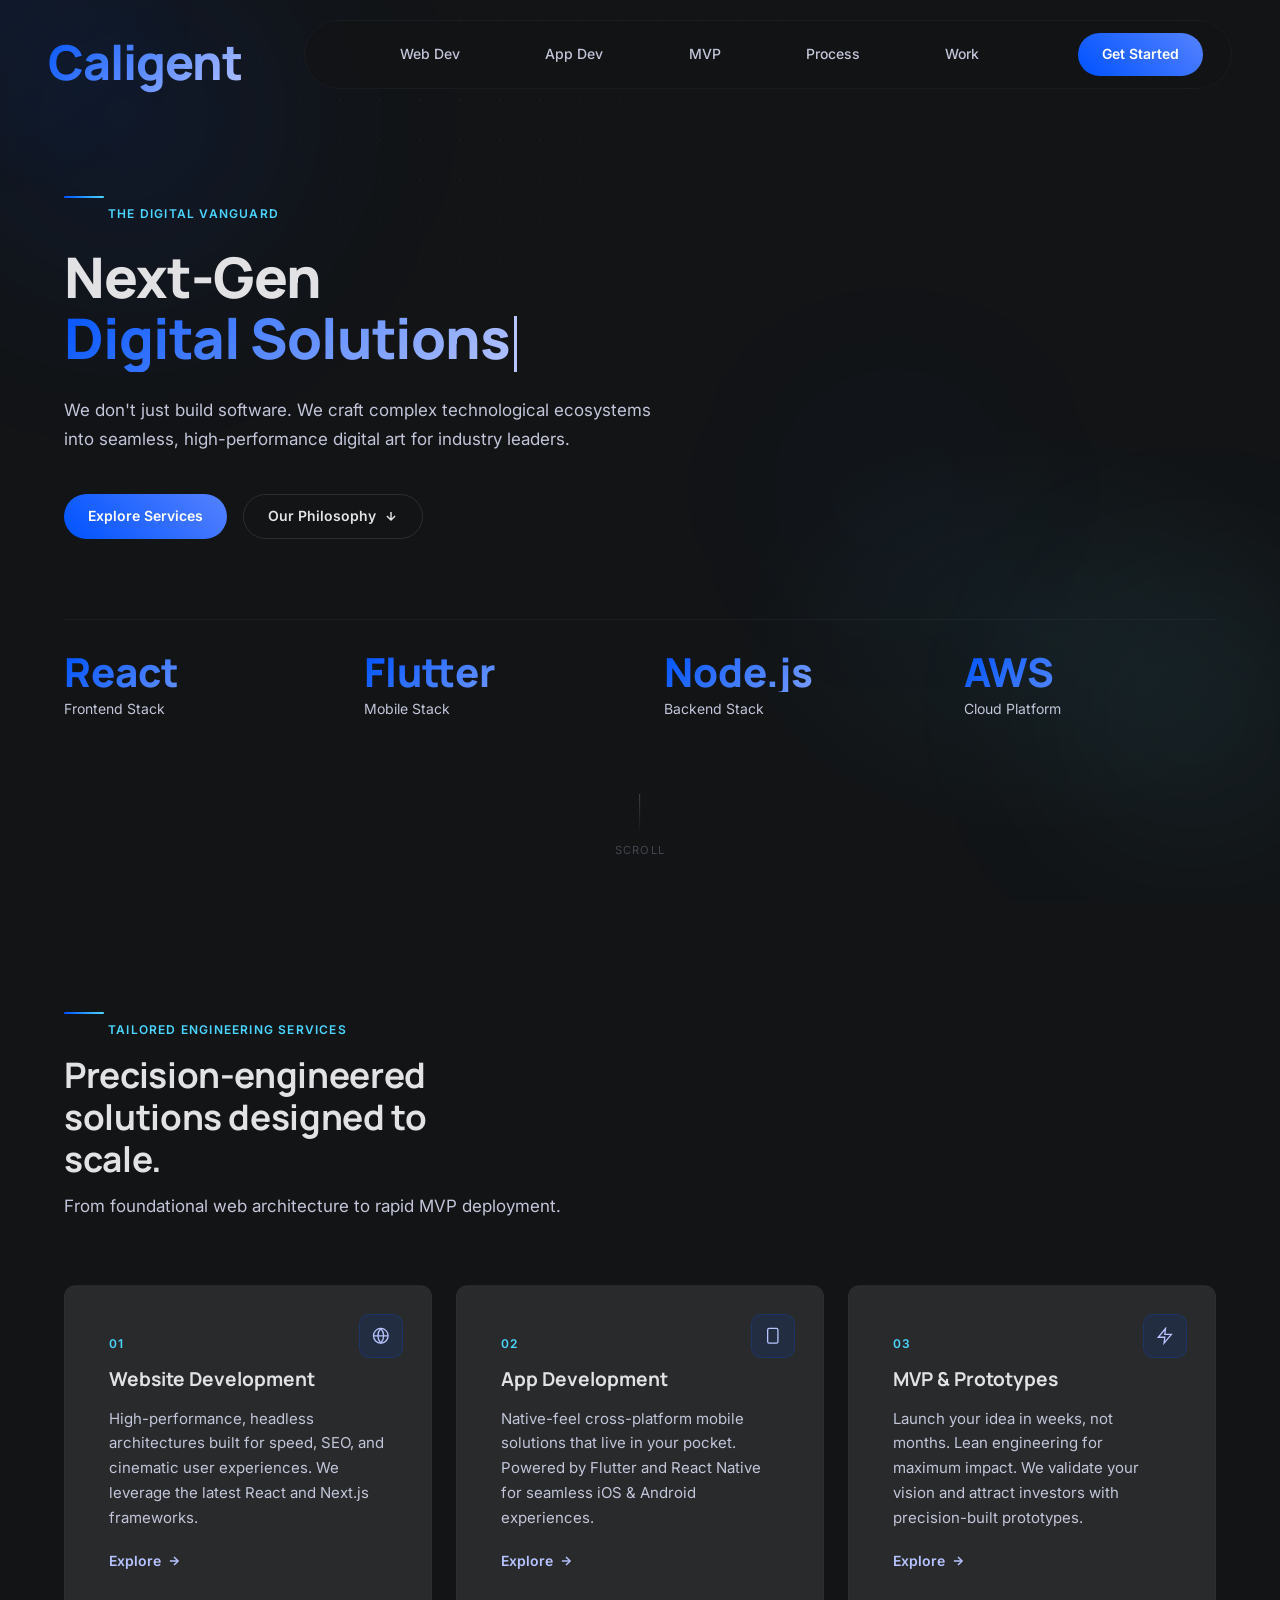
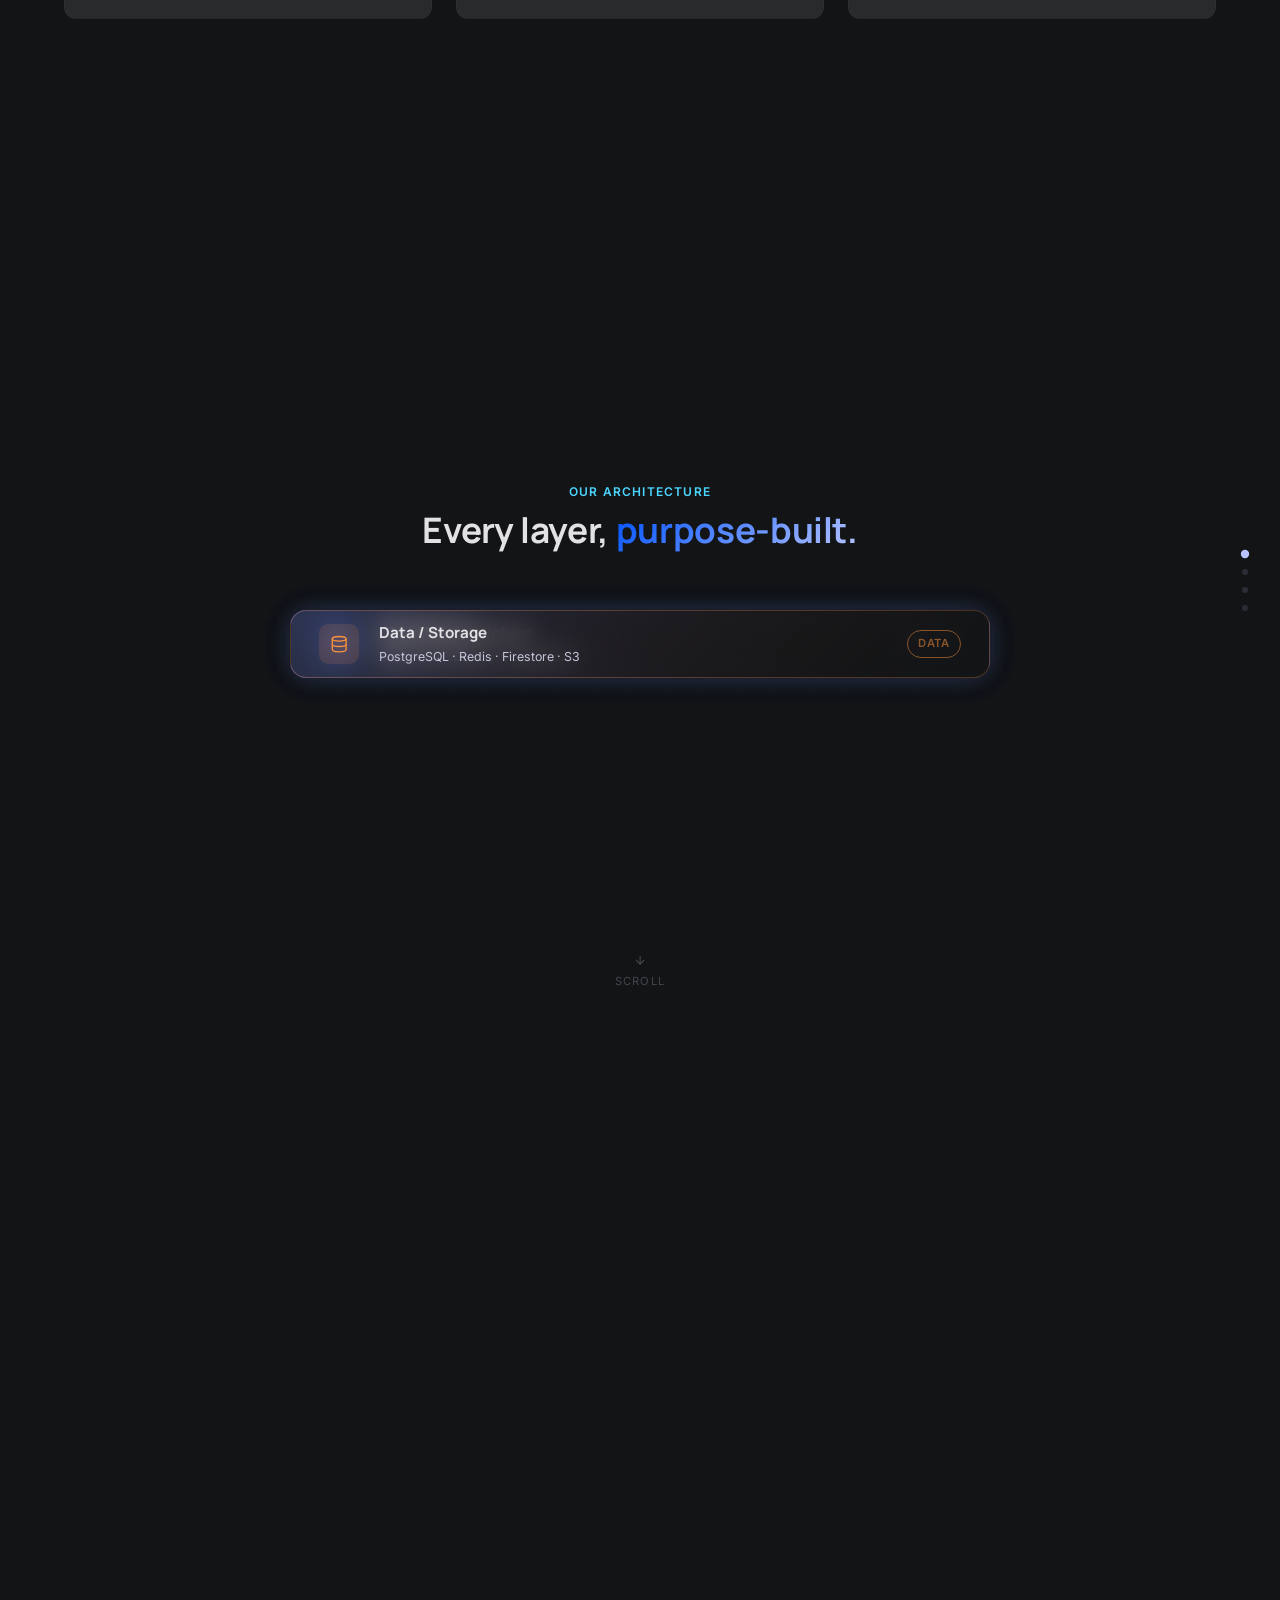
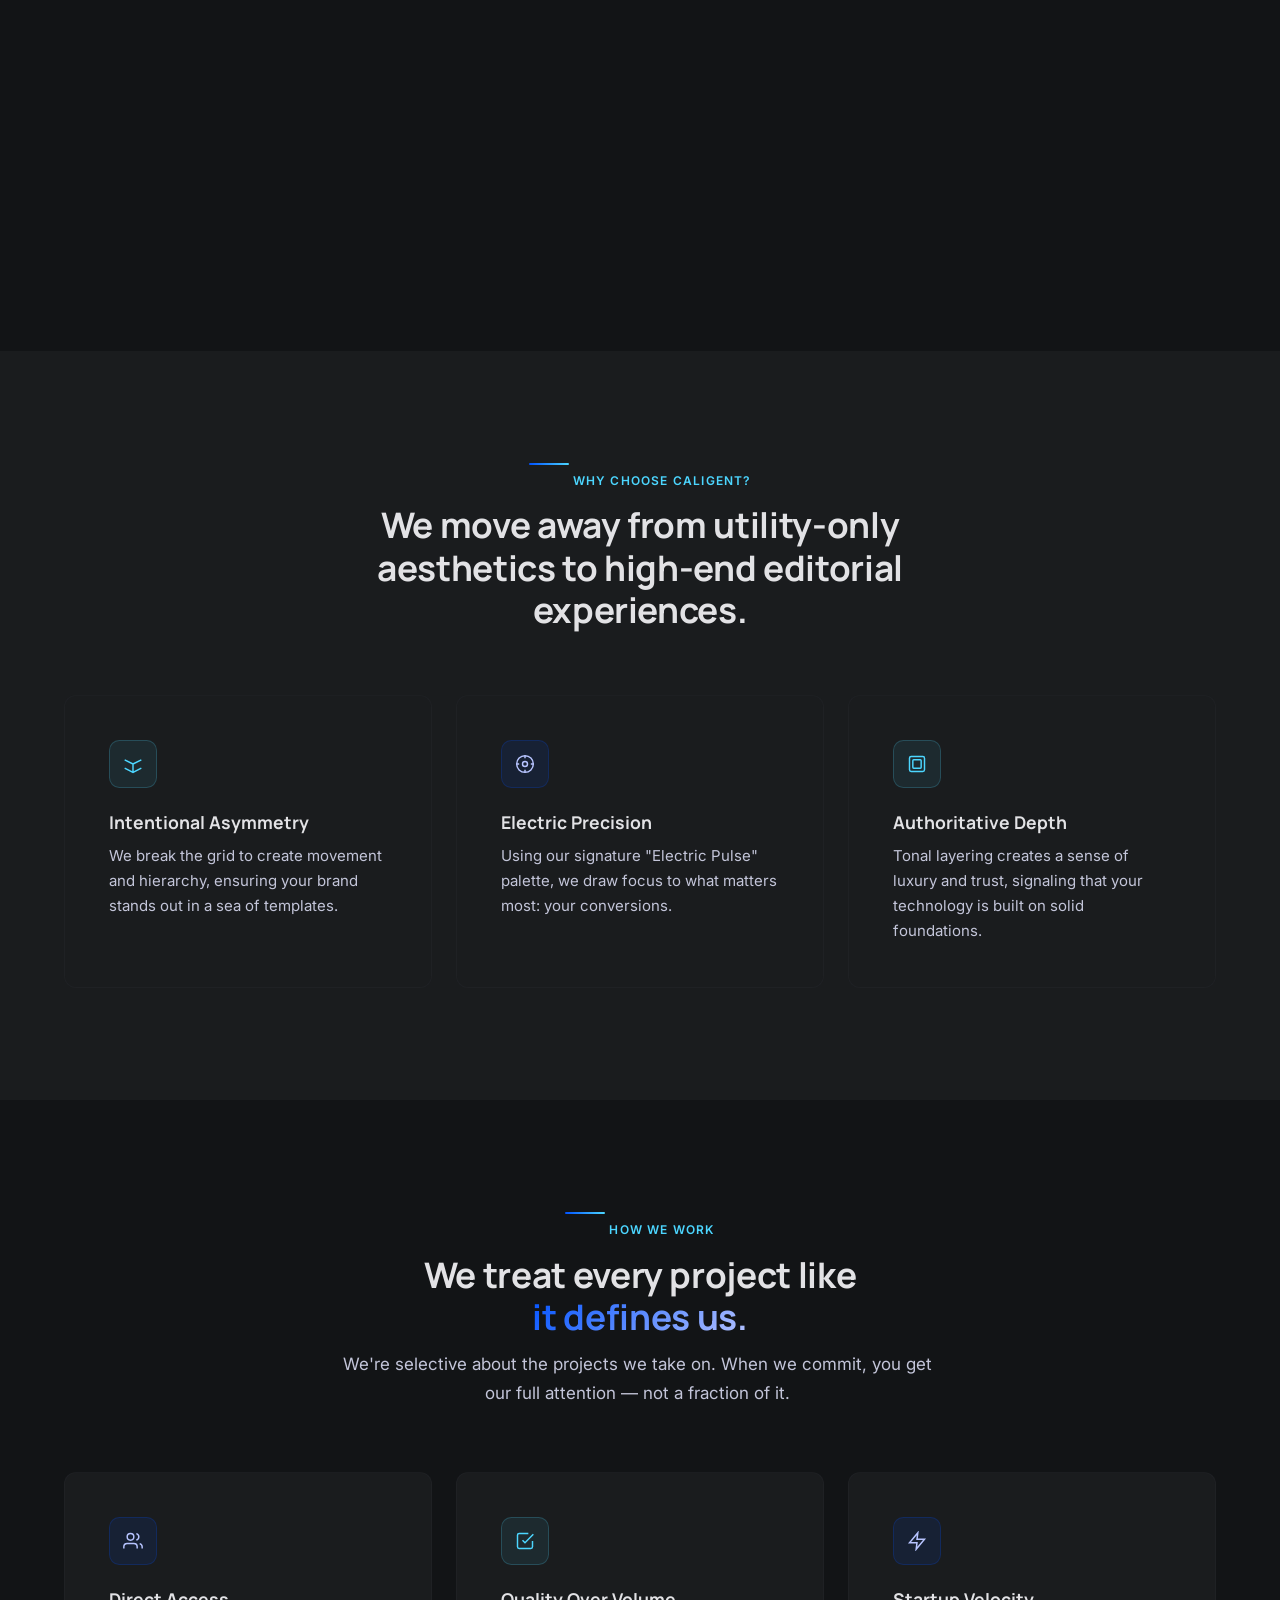
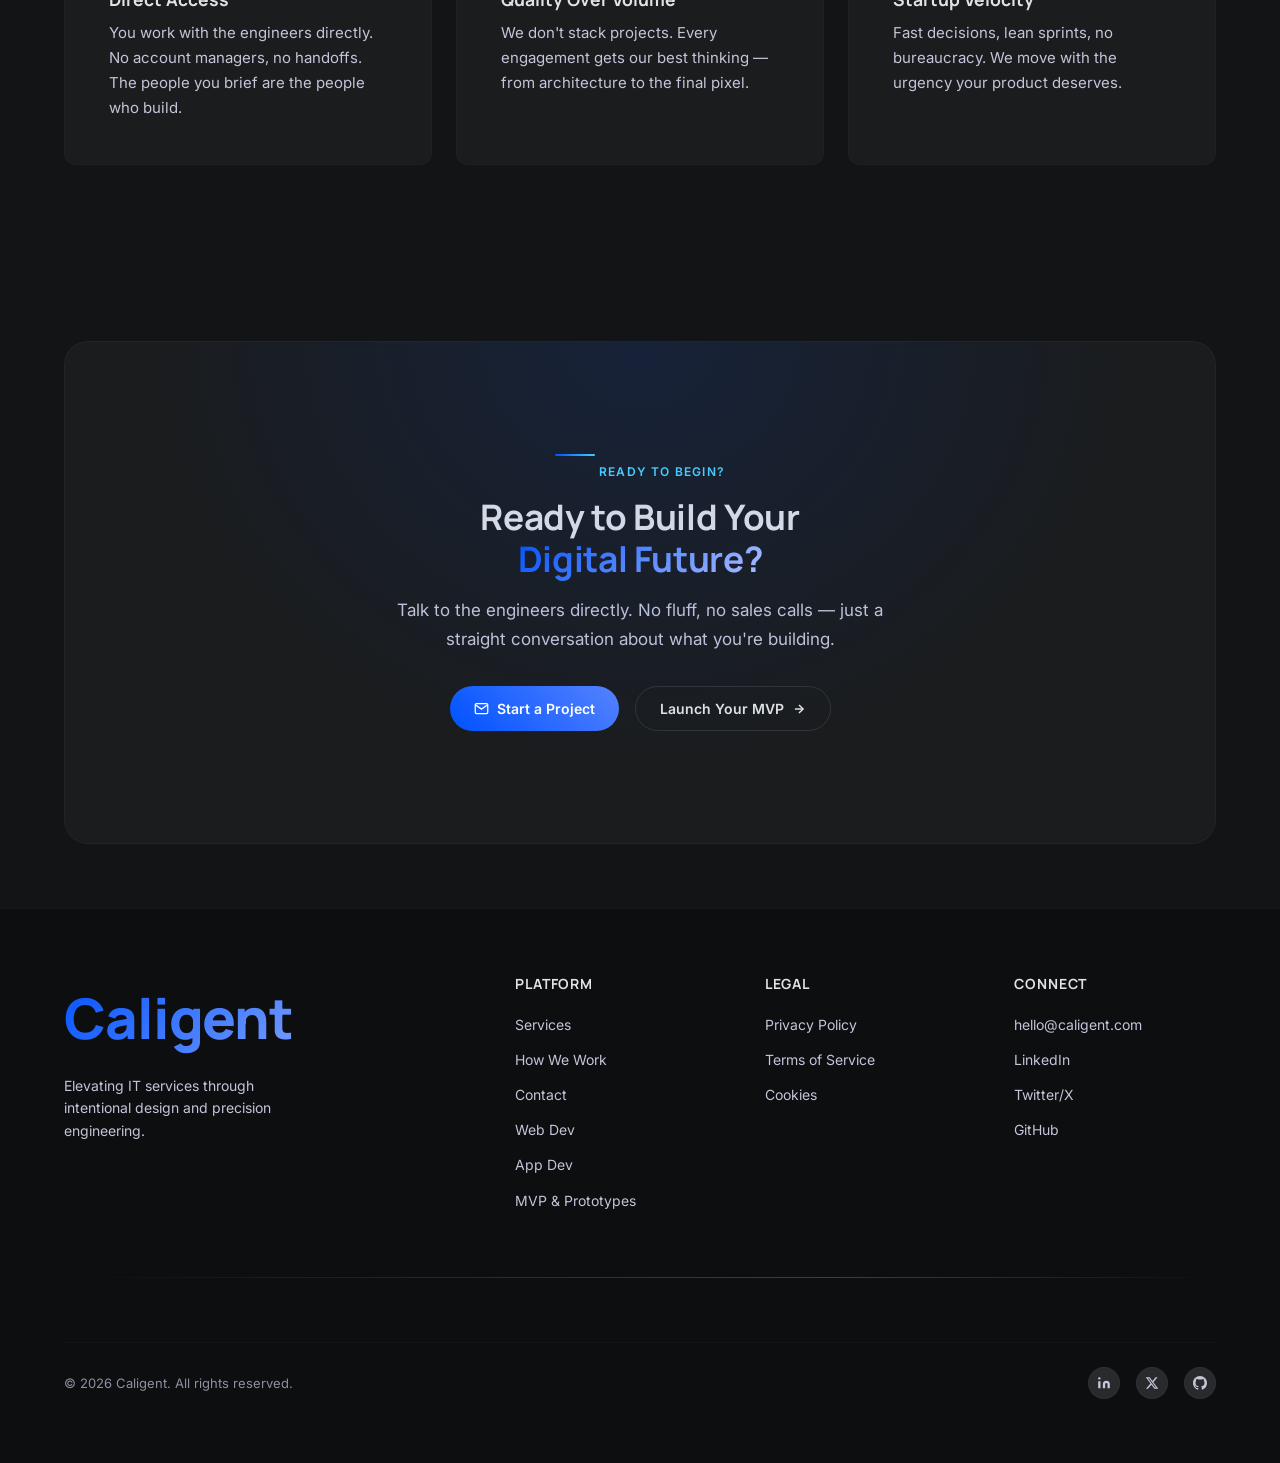
==== commit 04a1feb1: "Add scroll explode animation" ====
--- a/index.html
+++ b/index.html
@@ -12,17 +12,20 @@
 
 <body>
 
+  <!-- Scroll Progress Bar -->
+  <div class="scroll-progress" id="scroll-progress"></div>
+
   <!-- Cursor Glow -->
   <div class="cursor-glow" id="cursor-glow"></div>
 
   <!-- ── Navigation ───────────────────────────────────── -->
+  <a href="index.html" class="header__logo">Caligent</a>
   <nav class="nav" id="nav" role="navigation" aria-label="Main navigation">
-    <a href="index.html" class="nav__logo">Caligent</a>
     <ul class="nav__links">
-      <li><a href="web-app-dev.html">Web Dev</a></li>
-      <li><a href="web-app-dev.html">App Dev</a></li>
+      <li><a href="web-dev.html">Web Dev</a></li>
+      <li><a href="app-dev.html">App Dev</a></li>
       <li><a href="mvp-prototypes.html">MVP</a></li>
-      <li><a href="web-app-dev.html#process">Process</a></li>
+      <li><a href="web-dev.html#process">Process</a></li>
       <li><a href="#work">Work</a></li>
     </ul>
     <div class="nav__cta">
@@ -41,10 +44,10 @@
         <line x1="6" y1="6" x2="18" y2="18" />
       </svg>
     </button>
-    <a href="web-app-dev.html">Web Dev</a>
-    <a href="web-app-dev.html">App Dev</a>
+    <a href="web-dev.html">Web Dev</a>
+    <a href="app-dev.html">App Dev</a>
     <a href="mvp-prototypes.html">MVP</a>
-    <a href="web-app-dev.html#process">Process</a>
+    <a href="web-dev.html#process">Process</a>
     <a href="#work">Work</a>
     <a href="#contact" class="btn-primary" style="margin-top:1rem;">Get Started</a>
   </div>
@@ -132,7 +135,7 @@
           <div class="card__title">Website Development</div>
           <p class="card__body">High-performance, headless architectures built for speed, SEO, and cinematic user
             experiences. We leverage the latest React and Next.js frameworks.</p>
-          <a href="web-app-dev.html" class="card__link">Explore
+          <a href="web-dev.html" class="card__link">Explore
             <svg width="14" height="14" viewBox="0 0 24 24" fill="none" stroke="currentColor" stroke-width="2.5">
               <line x1="5" y1="12" x2="19" y2="12" />
               <polyline points="12 5 19 12 12 19" />
@@ -151,7 +154,7 @@
           <div class="card__title">App Development</div>
           <p class="card__body">Native-feel cross-platform mobile solutions that live in your pocket. Powered by Flutter
             and React Native for seamless iOS &amp; Android experiences.</p>
-          <a href="web-app-dev.html" class="card__link">Explore
+          <a href="app-dev.html" class="card__link">Explore
             <svg width="14" height="14" viewBox="0 0 24 24" fill="none" stroke="currentColor" stroke-width="2.5">
               <line x1="5" y1="12" x2="19" y2="12" />
               <polyline points="12 5 19 12 12 19" />
@@ -176,26 +179,111 @@
             </svg>
           </a>
         </div>
-        <!-- Card 4 -->
-        <div class="card fade-up stagger-4" id="service-cloud">
-          <div class="card__icon">
-            <svg viewBox="0 0 24 24" fill="none" stroke="currentColor">
-              <path d="M18 10h-1.26A8 8 0 109 20h9a5 5 0 000-10z" />
-            </svg>
-          </div>
-          <div class="card__label"><span class="label-md">04</span></div>
-          <div class="card__title">Cloud Architecture</div>
-          <p class="card__body">Scalable AWS/Azure ecosystems designed for the future of enterprise data. We manage the
-            complexity, you manage the growth.</p>
-          <a href="web-app-dev.html" class="card__link">Explore
-            <svg width="14" height="14" viewBox="0 0 24 24" fill="none" stroke="currentColor" stroke-width="2.5">
-              <line x1="5" y1="12" x2="19" y2="12" />
-              <polyline points="12 5 19 12 12 19" />
-            </svg>
-          </a>
-        </div>
-      </div>
-    </div>
+
+      </div>
+    </div>
+  </section>
+
+  <!-- ── Stack Explode ────────────────────────────────── -->
+  <section class="explode-section" id="stack" aria-label="Tech stack layers">
+    <div class="explode-sticky">
+
+      <div class="explode-title fade-up">
+        <span class="label-md">Our Architecture</span>
+        <h2 class="headline-lg" style="margin-top:0.5rem;">Every layer, <span class="gradient-text">purpose-built.</span></h2>
+      </div>
+
+      <div class="explode-stack" id="explode-stack">
+
+        <!-- Connector lines -->
+        <div class="explode-connector" id="conn-1" style="top:0; height:0;"></div>
+        <div class="explode-connector" id="conn-2" style="top:0; height:0;"></div>
+        <div class="explode-connector" id="conn-3" style="top:0; height:0;"></div>
+
+        <!-- Layer 1 — UI -->
+        <div class="explode-layer explode-layer--1" id="layer-1" data-index="0">
+          <div class="explode-label">01 — CLIENT</div>
+          <div class="explode-layer__icon">
+            <svg viewBox="0 0 24 24" fill="none" stroke="currentColor">
+              <rect x="2" y="3" width="20" height="14" rx="2"/>
+              <line x1="8" y1="21" x2="16" y2="21"/>
+              <line x1="12" y1="17" x2="12" y2="21"/>
+            </svg>
+          </div>
+          <div class="explode-layer__info">
+            <div class="explode-layer__name">UI / Frontend</div>
+            <div class="explode-layer__stack">React · Next.js · Flutter Web · Framer Motion</div>
+          </div>
+          <div class="explode-layer__tag">Client</div>
+        </div>
+
+        <!-- Layer 2 — API -->
+        <div class="explode-layer explode-layer--2" id="layer-2" data-index="1">
+          <div class="explode-label">02 — API</div>
+          <div class="explode-layer__icon">
+            <svg viewBox="0 0 24 24" fill="none" stroke="currentColor">
+              <polyline points="16 18 22 12 16 6"/>
+              <polyline points="8 6 2 12 8 18"/>
+            </svg>
+          </div>
+          <div class="explode-layer__info">
+            <div class="explode-layer__name">API / Backend</div>
+            <div class="explode-layer__stack">Node.js · FastAPI · GraphQL · REST</div>
+          </div>
+          <div class="explode-layer__tag">Server</div>
+        </div>
+
+        <!-- Layer 3 — Cloud -->
+        <div class="explode-layer explode-layer--3" id="layer-3" data-index="2">
+          <div class="explode-label">03 — CLOUD</div>
+          <div class="explode-layer__icon">
+            <svg viewBox="0 0 24 24" fill="none" stroke="currentColor">
+              <path d="M18 10h-1.26A8 8 0 1 0 9 20h9a5 5 0 0 0 0-10z"/>
+            </svg>
+          </div>
+          <div class="explode-layer__info">
+            <div class="explode-layer__name">Cloud Infrastructure</div>
+            <div class="explode-layer__stack">AWS · GCP · Docker · Kubernetes</div>
+          </div>
+          <div class="explode-layer__tag">Infra</div>
+        </div>
+
+        <!-- Layer 4 — Data -->
+        <div class="explode-layer explode-layer--4" id="layer-4" data-index="3">
+          <div class="explode-label">04 — DATA</div>
+          <div class="explode-layer__icon">
+            <svg viewBox="0 0 24 24" fill="none" stroke="currentColor">
+              <ellipse cx="12" cy="5" rx="9" ry="3"/>
+              <path d="M21 12c0 1.66-4.03 3-9 3S3 13.66 3 12"/>
+              <path d="M3 5v14c0 1.66 4.03 3 9 3s9-1.34 9-3V5"/>
+            </svg>
+          </div>
+          <div class="explode-layer__info">
+            <div class="explode-layer__name">Data / Storage</div>
+            <div class="explode-layer__stack">PostgreSQL · Redis · Firestore · S3</div>
+          </div>
+          <div class="explode-layer__tag">Data</div>
+        </div>
+
+      </div><!-- /.explode-stack -->
+
+      <!-- Side progress dots -->
+      <div class="explode-progress" aria-hidden="true">
+        <div class="explode-dot active" id="dot-0"></div>
+        <div class="explode-dot" id="dot-1"></div>
+        <div class="explode-dot" id="dot-2"></div>
+        <div class="explode-dot" id="dot-3"></div>
+      </div>
+
+      <!-- Scroll hint -->
+      <div class="explode-hint" id="explode-hint">
+        <svg width="14" height="14" viewBox="0 0 24 24" fill="none" stroke="currentColor" stroke-width="2">
+          <path d="M12 5v14M19 12l-7 7-7-7"/>
+        </svg>
+        scroll
+      </div>
+
+    </div><!-- /.explode-sticky -->
   </section>
 
   <!-- ── Why Us ─────────────────────────────────────────── -->
@@ -301,6 +389,7 @@
       </div>
     </div>
   </section>
+
 
   <!-- ── CTA ───────────────────────────────────────────── -->
   <section class="section-sm" id="contact">
@@ -348,7 +437,8 @@
             <li><a href="#services">Services</a></li>
             <li><a href="#work">How We Work</a></li>
             <li><a href="#contact">Contact</a></li>
-            <li><a href="web-app-dev.html">Web &amp; App Dev</a></li>
+            <li><a href="web-dev.html">Web Dev</a></li>
+            <li><a href="app-dev.html">App Dev</a></li>
             <li><a href="mvp-prototypes.html">MVP &amp; Prototypes</a></li>
           </ul>
         </div>
--- a/styles.css
+++ b/styles.css
@@ -133,12 +133,12 @@
 
 /* ── Navigation ───────────────────────────────────────────── */
 .nav {
-  position: fixed;
+  position: absolute;
   top: 1.25rem;
-  left: 50%;
-  transform: translateX(-50%);
+  left: 19rem;
+  right: 3rem;
   z-index: 1000;
-  width: min(calc(100% - 2rem), 1100px);
+  width: auto;
   background: rgba(18, 20, 22, 0.72);
   backdrop-filter: blur(24px);
   -webkit-backdrop-filter: blur(24px);
@@ -156,17 +156,21 @@
   top: 0.75rem;
 }
 
-.nav__logo {
+.header__logo {
+  position: absolute;
+  top: 1.5rem;
+  left: 3rem;
+  z-index: 1001;
   font-family: var(--font-display);
   font-weight: 800;
-  font-size: 1.1rem;
-  letter-spacing: -0.01em;
+  font-size: 3rem;
+  letter-spacing: -0.02em;
   background: linear-gradient(135deg, var(--primary-container), var(--primary));
   -webkit-background-clip: text;
   -webkit-text-fill-color: transparent;
   background-clip: text;
   white-space: nowrap;
-  flex-shrink: 0;
+  transition: opacity 0.3s ease, top 0.3s ease;
 }
 
 .nav__links {
@@ -175,6 +179,7 @@
   gap: 0.25rem;
   list-style: none;
   flex: 1;
+  justify-content: space-evenly;
 }
 
 .nav__links a {
@@ -714,7 +719,8 @@
 .footer__brand-logo {
   font-family: var(--font-display);
   font-weight: 800;
-  font-size: 1.25rem;
+  font-size: 3.5rem;
+  letter-spacing: -0.02em;
   background: linear-gradient(135deg, var(--primary-container), var(--primary));
   -webkit-background-clip: text;
   -webkit-text-fill-color: transparent;
@@ -819,13 +825,17 @@
 /* ── Scroll Animations ────────────────────────────────────── */
 .fade-up {
   opacity: 0;
-  transform: translateY(28px);
-  transition: opacity 0.65s ease, transform 0.65s ease;
+  transform: translateY(32px);
+  clip-path: inset(0 0 10% 0);
+  transition: opacity 0.7s cubic-bezier(0.22, 1, 0.36, 1),
+              transform 0.7s cubic-bezier(0.22, 1, 0.36, 1),
+              clip-path 0.7s cubic-bezier(0.22, 1, 0.36, 1);
 }
 
 .fade-up.visible {
   opacity: 1;
   transform: translateY(0);
+  clip-path: inset(0 0 0% 0);
 }
 
 .stagger-1 {
@@ -894,6 +904,20 @@
   .hero__actions {
     flex-direction: column;
   }
+}
+
+/* ── Scroll Progress Bar ─────────────────────────────────── */
+.scroll-progress {
+  position: fixed;
+  top: 0;
+  left: 0;
+  height: 2px;
+  width: 0%;
+  background: linear-gradient(90deg, var(--primary-container), var(--tertiary));
+  z-index: 9998;
+  transition: width 0.06s linear;
+  box-shadow: 0 0 10px rgba(76, 214, 255, 0.55), 0 0 4px rgba(0, 82, 255, 0.5);
+  pointer-events: none;
 }
 
 /* ── Misc ─────────────────────────────────────────────────── */
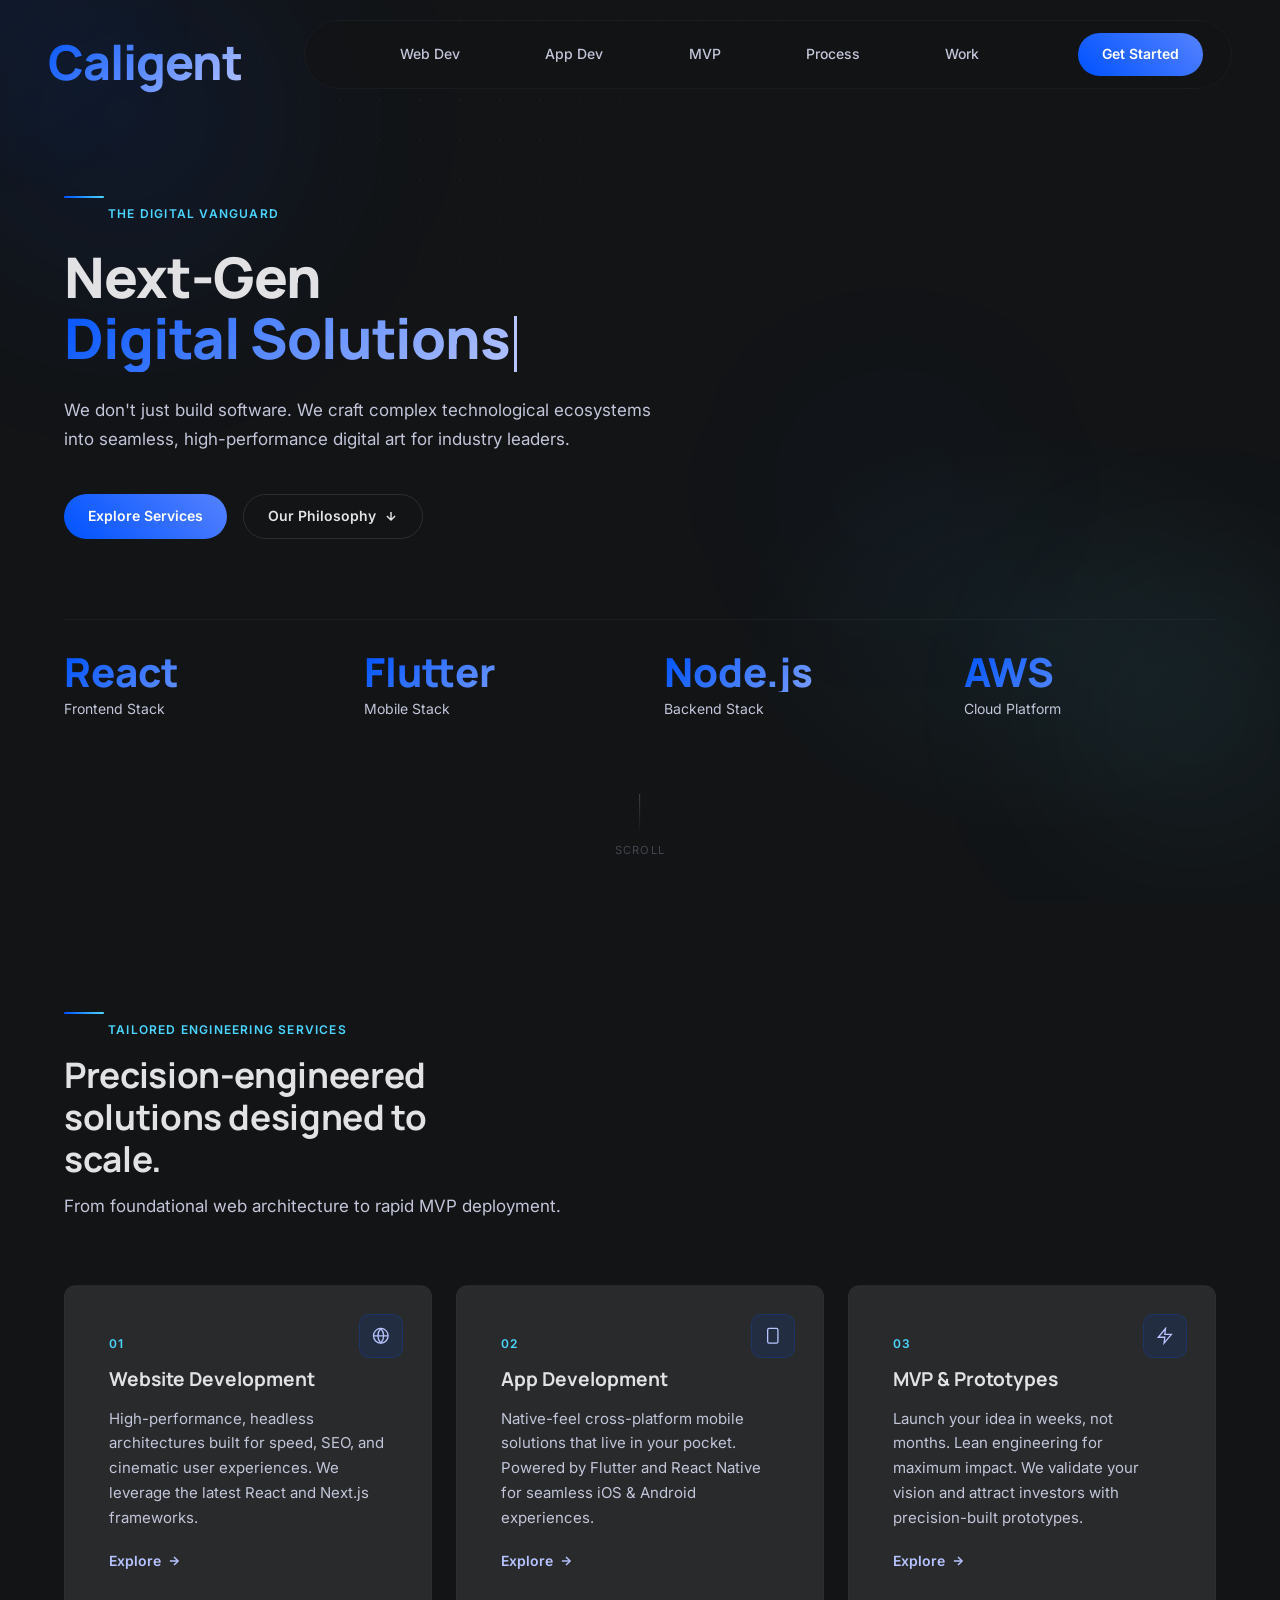
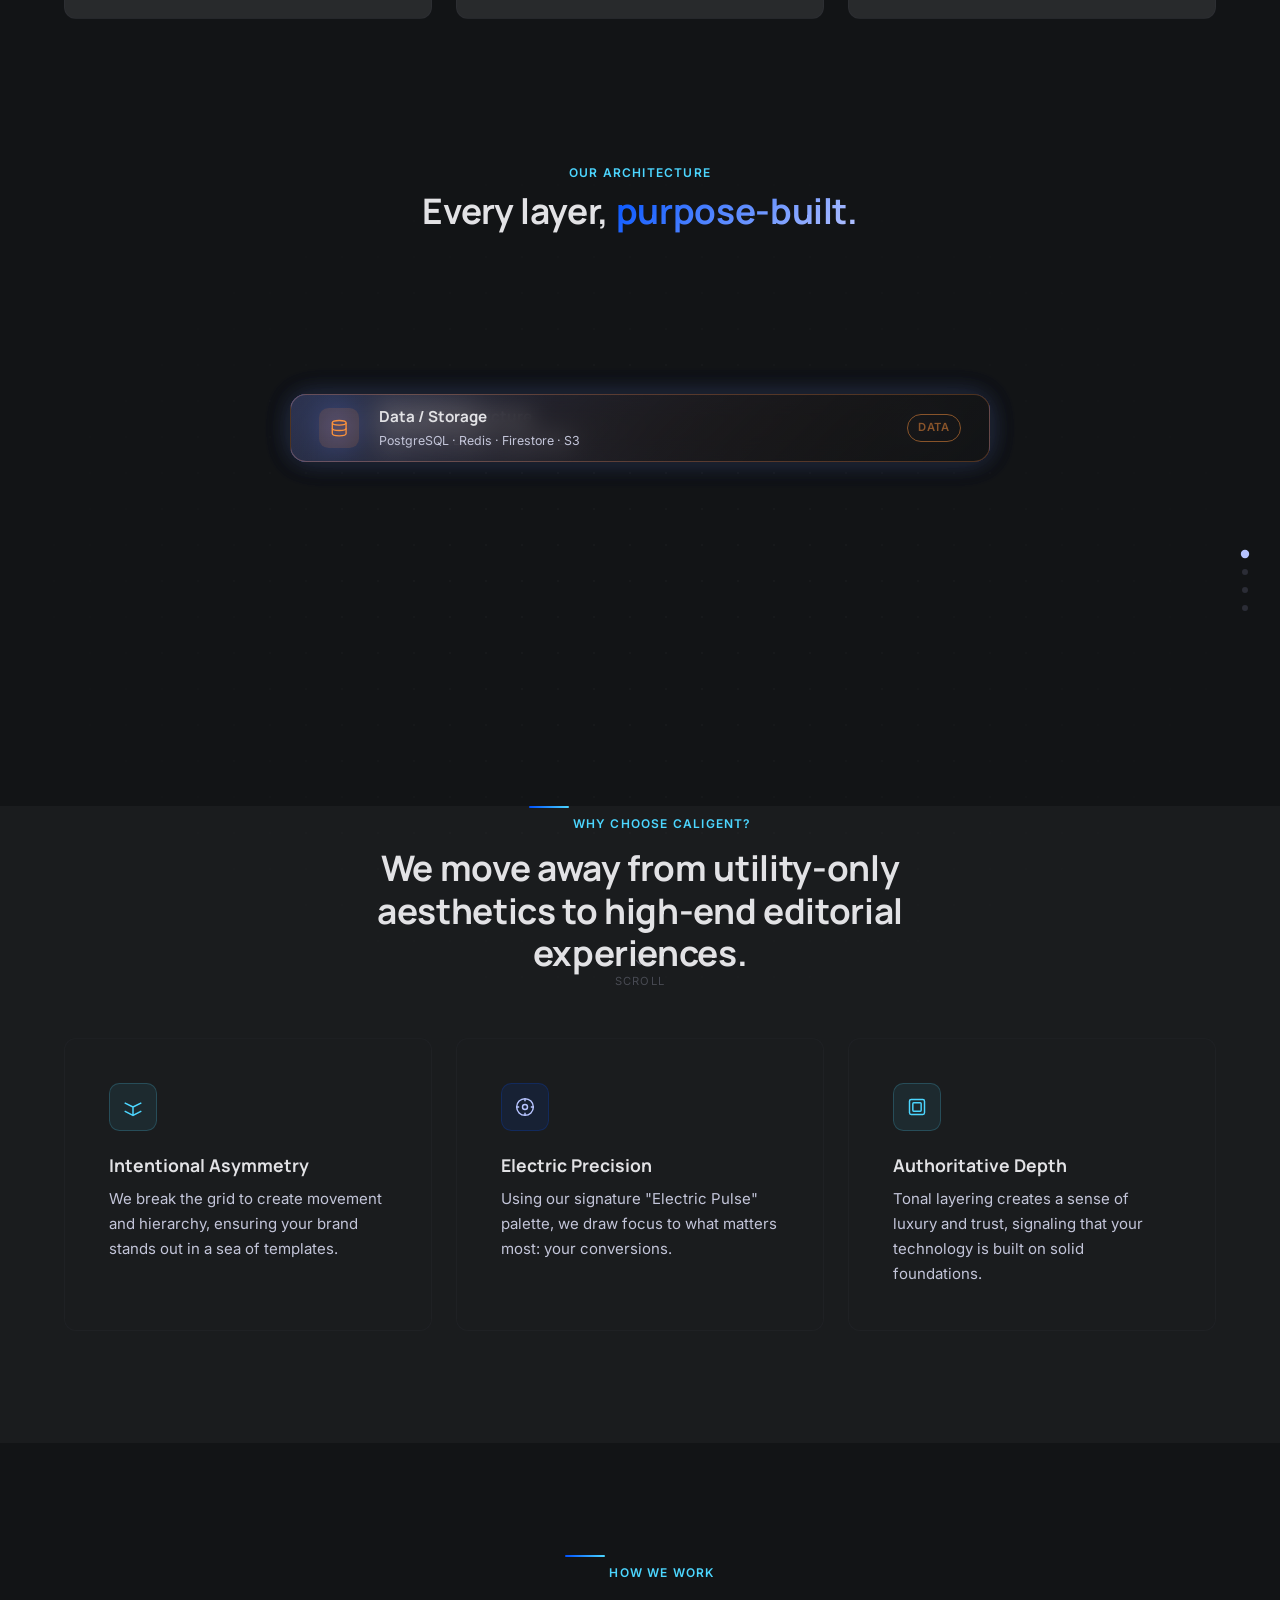
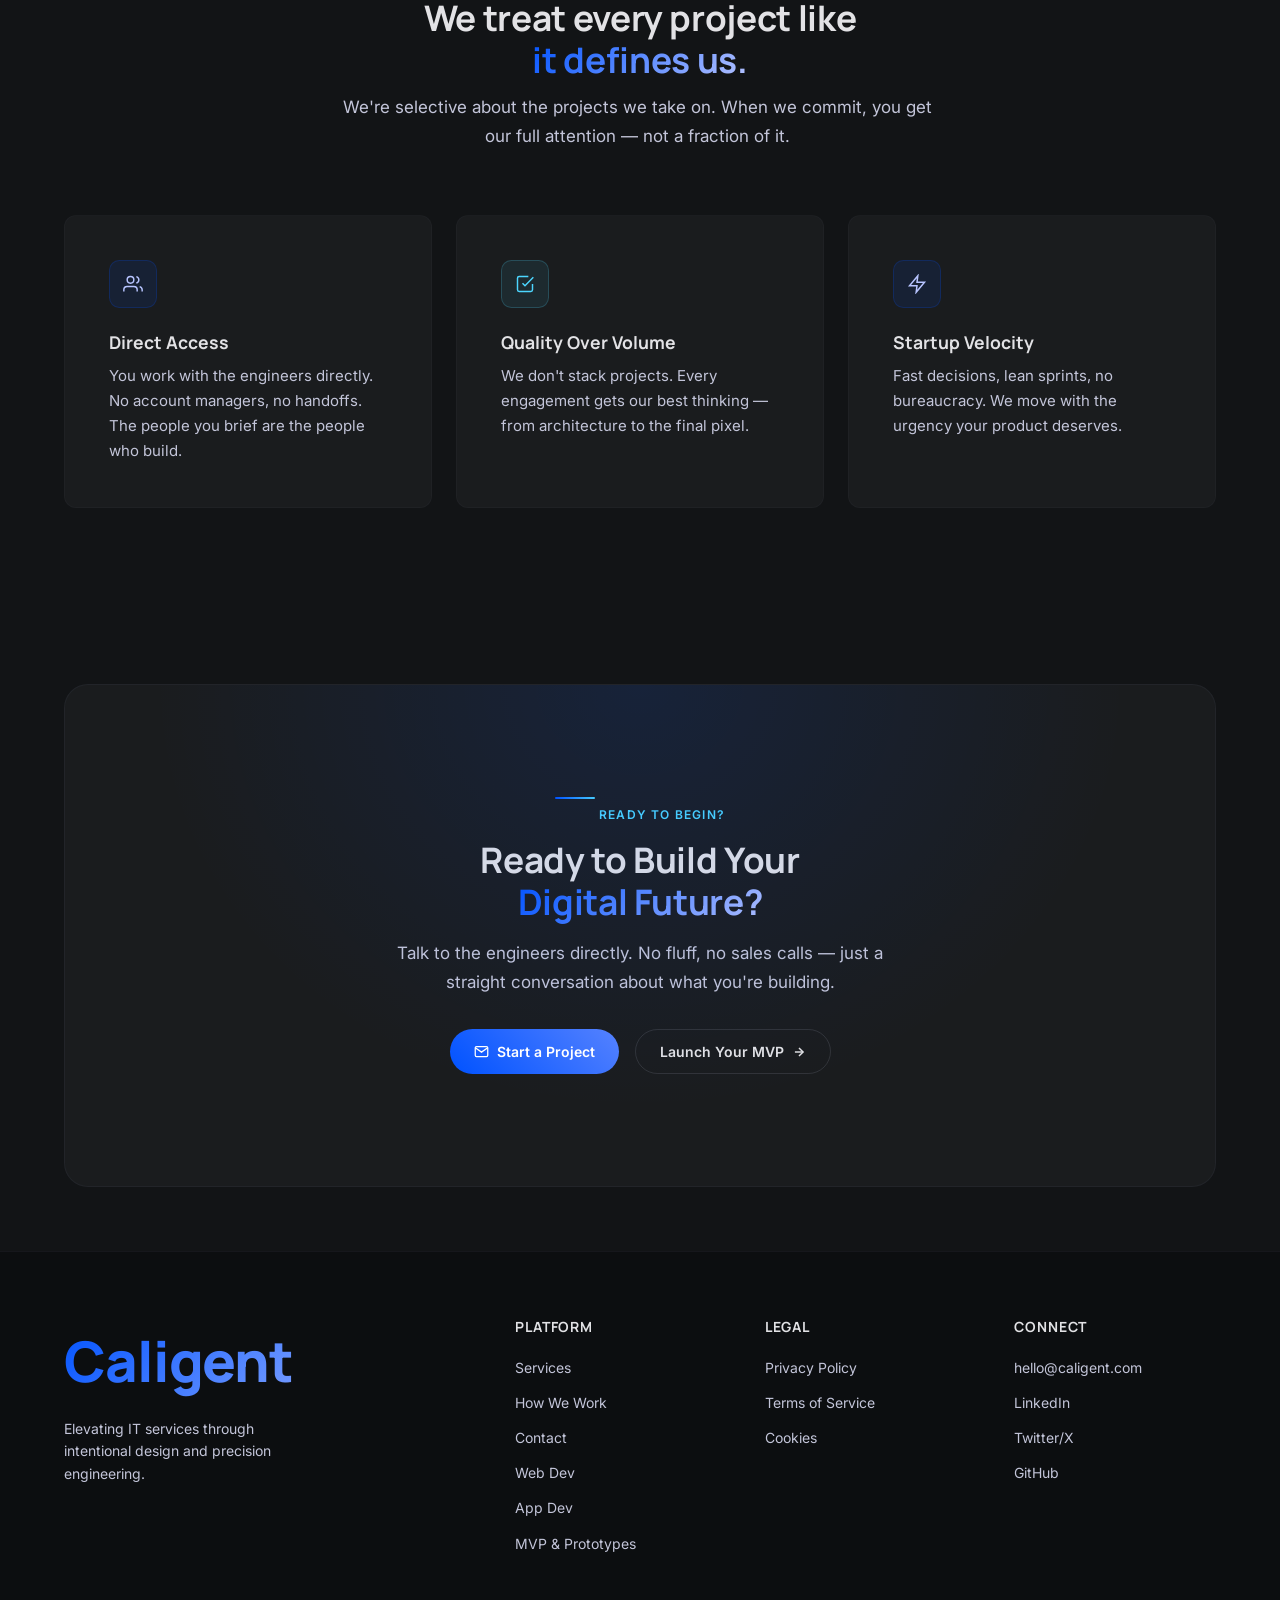
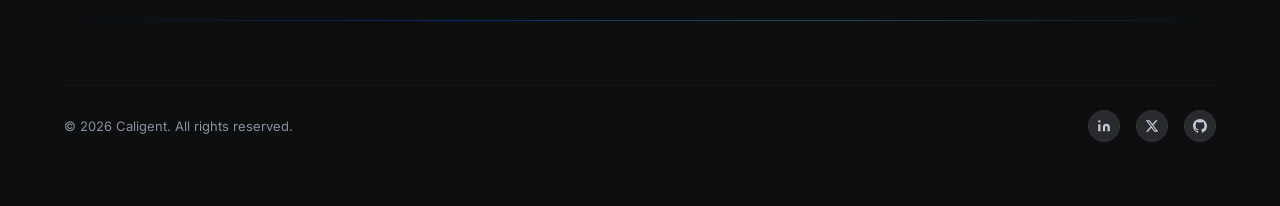
==== commit 3a81dca8: "fixes for mobile" ====
--- a/index.html
+++ b/index.html
@@ -38,6 +38,7 @@
 
   <!-- Mobile Menu -->
   <div class="nav__mobile" id="mobile-menu" role="dialog" aria-label="Mobile menu">
+    <a href="index.html" class="header__logo">Caligent</a>
     <button class="nav__mobile-close" id="mobile-close" aria-label="Close menu">
       <svg width="24" height="24" viewBox="0 0 24 24" fill="none" stroke="currentColor" stroke-width="2">
         <line x1="18" y1="6" x2="6" y2="18" />
@@ -47,9 +48,8 @@
     <a href="web-dev.html">Web Dev</a>
     <a href="app-dev.html">App Dev</a>
     <a href="mvp-prototypes.html">MVP</a>
-    <a href="web-dev.html#process">Process</a>
-    <a href="#work">Work</a>
-    <a href="#contact" class="btn-primary" style="margin-top:1rem;">Get Started</a>
+    <a href="index.html#work">Work</a>
+    <a href="index.html#contact" class="btn-primary" style="margin-top:1rem;">Get Started</a>
   </div>
 
   <!-- ── Hero ─────────────────────────────────────────── -->
@@ -190,7 +190,8 @@
 
       <div class="explode-title fade-up">
         <span class="label-md">Our Architecture</span>
-        <h2 class="headline-lg" style="margin-top:0.5rem;">Every layer, <span class="gradient-text">purpose-built.</span></h2>
+        <h2 class="headline-lg" style="margin-top:0.5rem;">Every layer, <span
+            class="gradient-text">purpose-built.</span></h2>
       </div>
 
       <div class="explode-stack" id="explode-stack">
@@ -205,9 +206,9 @@
           <div class="explode-label">01 — CLIENT</div>
           <div class="explode-layer__icon">
             <svg viewBox="0 0 24 24" fill="none" stroke="currentColor">
-              <rect x="2" y="3" width="20" height="14" rx="2"/>
-              <line x1="8" y1="21" x2="16" y2="21"/>
-              <line x1="12" y1="17" x2="12" y2="21"/>
+              <rect x="2" y="3" width="20" height="14" rx="2" />
+              <line x1="8" y1="21" x2="16" y2="21" />
+              <line x1="12" y1="17" x2="12" y2="21" />
             </svg>
           </div>
           <div class="explode-layer__info">
@@ -222,8 +223,8 @@
           <div class="explode-label">02 — API</div>
           <div class="explode-layer__icon">
             <svg viewBox="0 0 24 24" fill="none" stroke="currentColor">
-              <polyline points="16 18 22 12 16 6"/>
-              <polyline points="8 6 2 12 8 18"/>
+              <polyline points="16 18 22 12 16 6" />
+              <polyline points="8 6 2 12 8 18" />
             </svg>
           </div>
           <div class="explode-layer__info">
@@ -238,7 +239,7 @@
           <div class="explode-label">03 — CLOUD</div>
           <div class="explode-layer__icon">
             <svg viewBox="0 0 24 24" fill="none" stroke="currentColor">
-              <path d="M18 10h-1.26A8 8 0 1 0 9 20h9a5 5 0 0 0 0-10z"/>
+              <path d="M18 10h-1.26A8 8 0 1 0 9 20h9a5 5 0 0 0 0-10z" />
             </svg>
           </div>
           <div class="explode-layer__info">
@@ -253,9 +254,9 @@
           <div class="explode-label">04 — DATA</div>
           <div class="explode-layer__icon">
             <svg viewBox="0 0 24 24" fill="none" stroke="currentColor">
-              <ellipse cx="12" cy="5" rx="9" ry="3"/>
-              <path d="M21 12c0 1.66-4.03 3-9 3S3 13.66 3 12"/>
-              <path d="M3 5v14c0 1.66 4.03 3 9 3s9-1.34 9-3V5"/>
+              <ellipse cx="12" cy="5" rx="9" ry="3" />
+              <path d="M21 12c0 1.66-4.03 3-9 3S3 13.66 3 12" />
+              <path d="M3 5v14c0 1.66 4.03 3 9 3s9-1.34 9-3V5" />
             </svg>
           </div>
           <div class="explode-layer__info">
@@ -278,7 +279,7 @@
       <!-- Scroll hint -->
       <div class="explode-hint" id="explode-hint">
         <svg width="14" height="14" viewBox="0 0 24 24" fill="none" stroke="currentColor" stroke-width="2">
-          <path d="M12 5v14M19 12l-7 7-7-7"/>
+          <path d="M12 5v14M19 12l-7 7-7-7" />
         </svg>
         scroll
       </div>
@@ -487,7 +488,7 @@
     </div>
   </footer>
 
-  <script src="script.js"></script>
+  <script src="script.js?v=2"></script>
 </body>
 
 </html>
--- a/styles.css
+++ b/styles.css
@@ -248,23 +248,66 @@
   background: rgba(255, 255, 255, 0.04);
 }
 
-/* Hamburger */
+/* Modern Hamburger */
 .nav__hamburger {
   display: none;
   flex-direction: column;
+  justify-content: center;
+  align-items: flex-end;
   gap: 5px;
+  width: 32px;
+  height: 32px;
+  background: none;
+  border: none;
   cursor: pointer;
-  margin-left: auto;
-  padding: 4px;
+  z-index: 3001;
+  /* Above the pill */
+  padding: 0;
 }
 
 .nav__hamburger span {
   display: block;
-  width: 22px;
   height: 2px;
   background: var(--on-surface);
-  border-radius: 2px;
-  transition: all 0.3s;
+  border-radius: 4px;
+  transition: all 0.4s cubic-bezier(0.22, 1, 0.36, 1);
+}
+
+.nav__hamburger span:nth-child(1) {
+  width: 22px;
+}
+
+.nav__hamburger span:nth-child(2) {
+  width: 16px;
+}
+
+.nav__hamburger span:nth-child(3) {
+  width: 22px;
+}
+
+.nav__hamburger:hover span {
+  background: var(--primary);
+  box-shadow: 0 0 10px rgba(100, 255, 218, 0.3);
+}
+
+.nav__hamburger:hover span:nth-child(2) {
+  width: 22px;
+}
+
+/* Hamburger Animation (Active/Open State) */
+.nav__hamburger.active span:nth-child(1) {
+  transform: translateY(7px) rotate(45deg);
+  width: 24px;
+}
+
+.nav__hamburger.active span:nth-child(2) {
+  opacity: 0;
+  transform: translateX(-10px);
+}
+
+.nav__hamburger.active span:nth-child(3) {
+  transform: translateY(-7px) rotate(-45deg);
+  width: 24px;
 }
 
 .nav__mobile {
@@ -274,9 +317,9 @@
   left: 0;
   right: 0;
   bottom: 0;
-  background: rgba(12, 14, 16, 0.97);
-  backdrop-filter: blur(24px);
-  z-index: 999;
+  background: rgba(12, 14, 16, 0.98);
+  backdrop-filter: blur(28px);
+  z-index: 3000;
   flex-direction: column;
   align-items: center;
   justify-content: center;
@@ -615,6 +658,41 @@
   letter-spacing: 0.05em;
 }
 
+/* ── Process Grid ────────────────────────────────────────── */
+.process-grid {
+  display: grid;
+  grid-template-columns: 1fr;
+  gap: 3rem;
+  align-items: start;
+}
+
+@media (min-width: 992px) {
+  .process-grid {
+    grid-template-columns: 1fr 1fr;
+    gap: 4rem;
+  }
+}
+
+.commitments-box {
+  background: var(--surface-low);
+  border-radius: 1rem;
+  padding: 2rem;
+  border: 1px solid rgba(76, 214, 255, 0.12);
+}
+
+@media (min-width: 768px) {
+  .commitments-box {
+    padding: 2.75rem;
+  }
+}
+
+.commitment-item {
+  display: flex;
+  flex-direction: column;
+  gap: 1.75rem;
+  margin-top: 2rem;
+}
+
 /* ── Process Steps ────────────────────────────────────────── */
 .process-step {
   display: flex;
@@ -643,7 +721,6 @@
   color: #fff;
 }
 
-.process-step__content {}
 
 .process-step__title {
   font-family: var(--font-display);
@@ -714,7 +791,6 @@
   gap: 3rem;
 }
 
-.footer__brand {}
 
 .footer__brand-logo {
   font-family: var(--font-display);
@@ -828,8 +904,8 @@
   transform: translateY(32px);
   clip-path: inset(0 0 10% 0);
   transition: opacity 0.7s cubic-bezier(0.22, 1, 0.36, 1),
-              transform 0.7s cubic-bezier(0.22, 1, 0.36, 1),
-              clip-path 0.7s cubic-bezier(0.22, 1, 0.36, 1);
+    transform 0.7s cubic-bezier(0.22, 1, 0.36, 1),
+    clip-path 0.7s cubic-bezier(0.22, 1, 0.36, 1);
 }
 
 .fade-up.visible {
@@ -889,6 +965,39 @@
 
   .nav__hamburger {
     display: flex;
+  }
+
+  .nav {
+    position: absolute;
+    top: 1.5rem;
+    left: auto;
+    right: 1.5rem;
+    width: auto;
+    z-index: 2001;
+    transform: none;
+    padding: 0;
+    background: transparent;
+    border: none;
+    backdrop-filter: none;
+    -webkit-backdrop-filter: none;
+  }
+
+  .header__logo {
+    position: absolute;
+    top: 1.5rem;
+    left: 1.5rem;
+    z-index: 1001;
+    font-size: 2.25rem;
+  }
+
+  /* Logo inside the mobile menu */
+  .nav__mobile .header__logo {
+    position: absolute;
+    top: 1.5rem;
+    left: 1.5rem;
+    z-index: 3001;
+    opacity: 1;
+    visibility: visible;
   }
 }
 
@@ -1270,7 +1379,15 @@
 /* ── Scroll-Driven Explode Section ───────────────────────── */
 .explode-section {
   position: relative;
-  height: 380vh; /* scroll room */
+  height: 115vh;
+  /* Tighter scroll window */
+  margin-bottom: -40vh;
+  /* Ultra-smooth, gap-free transition */
+}
+
+/* Remove gap between the explode section and the technical details that follow */
+.explode-section+.section {
+  padding-top: 0;
 }
 
 .explode-sticky {
@@ -1280,7 +1397,9 @@
   display: flex;
   flex-direction: column;
   align-items: center;
-  justify-content: center;
+  justify-content: flex-start;
+  padding-top: 2rem;
+  /* Tight top padding to kill the "huge gap" */
   overflow: hidden;
 }
 
@@ -1289,7 +1408,7 @@
   content: '';
   position: absolute;
   inset: 0;
-  background-image: radial-gradient(circle, rgba(255,255,255,0.025) 1px, transparent 1px);
+  background-image: radial-gradient(circle, rgba(255, 255, 255, 0.025) 1px, transparent 1px);
   background-size: 36px 36px;
   pointer-events: none;
   mask-image: radial-gradient(ellipse at 50% 50%, black 20%, transparent 80%);
@@ -1299,7 +1418,8 @@
   text-align: center;
   position: relative;
   z-index: 10;
-  margin-bottom: 3.5rem;
+  margin-bottom: 10rem;
+  /* Balanced push: 160px clearance for overlap protection */
   pointer-events: none;
 }
 
@@ -1337,25 +1457,25 @@
 }
 
 .explode-layer--1 {
-  background: linear-gradient(135deg, rgba(0,82,255,0.12), rgba(18,20,22,0.95));
+  background: linear-gradient(135deg, rgba(0, 82, 255, 0.12), rgba(18, 20, 22, 0.95));
   border-color: rgba(0, 82, 255, 0.35);
   box-shadow: 0 0 30px rgba(0, 82, 255, 0.1);
 }
 
 .explode-layer--2 {
-  background: linear-gradient(135deg, rgba(76,214,255,0.08), rgba(18,20,22,0.95));
+  background: linear-gradient(135deg, rgba(76, 214, 255, 0.08), rgba(18, 20, 22, 0.95));
   border-color: rgba(76, 214, 255, 0.3);
   box-shadow: 0 0 30px rgba(76, 214, 255, 0.08);
 }
 
 .explode-layer--3 {
-  background: linear-gradient(135deg, rgba(100,80,255,0.1), rgba(18,20,22,0.95));
+  background: linear-gradient(135deg, rgba(100, 80, 255, 0.1), rgba(18, 20, 22, 0.95));
   border-color: rgba(100, 80, 255, 0.3);
   box-shadow: 0 0 30px rgba(100, 80, 255, 0.08);
 }
 
 .explode-layer--4 {
-  background: linear-gradient(135deg, rgba(255,140,50,0.08), rgba(18,20,22,0.95));
+  background: linear-gradient(135deg, rgba(255, 140, 50, 0.08), rgba(18, 20, 22, 0.95));
   border-color: rgba(255, 140, 50, 0.25);
   box-shadow: 0 0 30px rgba(255, 140, 50, 0.06);
 }
@@ -1426,10 +1546,21 @@
   white-space: nowrap;
 }
 
-.explode-layer--1 .explode-layer__tag { color: var(--primary); }
-.explode-layer--2 .explode-layer__tag { color: var(--tertiary); }
-.explode-layer--3 .explode-layer__tag { color: #a78bfa; }
-.explode-layer--4 .explode-layer__tag { color: #fb923c; }
+.explode-layer--1 .explode-layer__tag {
+  color: var(--primary);
+}
+
+.explode-layer--2 .explode-layer__tag {
+  color: var(--tertiary);
+}
+
+.explode-layer--3 .explode-layer__tag {
+  color: #a78bfa;
+}
+
+.explode-layer--4 .explode-layer__tag {
+  color: #fb923c;
+}
 
 /* Connector line between layers — shown when exploded */
 .explode-connector {
@@ -1437,7 +1568,7 @@
   left: 50%;
   transform: translateX(-50%);
   width: 1px;
-  background: linear-gradient(to bottom, rgba(67,70,86,0.6), rgba(67,70,86,0.2));
+  background: linear-gradient(to bottom, rgba(67, 70, 86, 0.6), rgba(67, 70, 86, 0.2));
   opacity: 0;
   pointer-events: none;
   transition: opacity 0.3s;
@@ -1459,7 +1590,7 @@
   width: 6px;
   height: 6px;
   border-radius: 50%;
-  background: rgba(67,70,86,0.5);
+  background: rgba(67, 70, 86, 0.5);
   transition: background 0.3s, transform 0.3s;
 }
 
@@ -1511,8 +1642,14 @@
 }
 
 @media (max-width: 600px) {
-  .explode-layer__tag { display: none; }
-  .explode-progress { display: none; }
+  .explode-layer__tag {
+    display: none;
+  }
+
+  .explode-progress {
+    display: none;
+  }
+
   .explode-layer {
     padding: 0 1rem;
     gap: 0.75rem;
